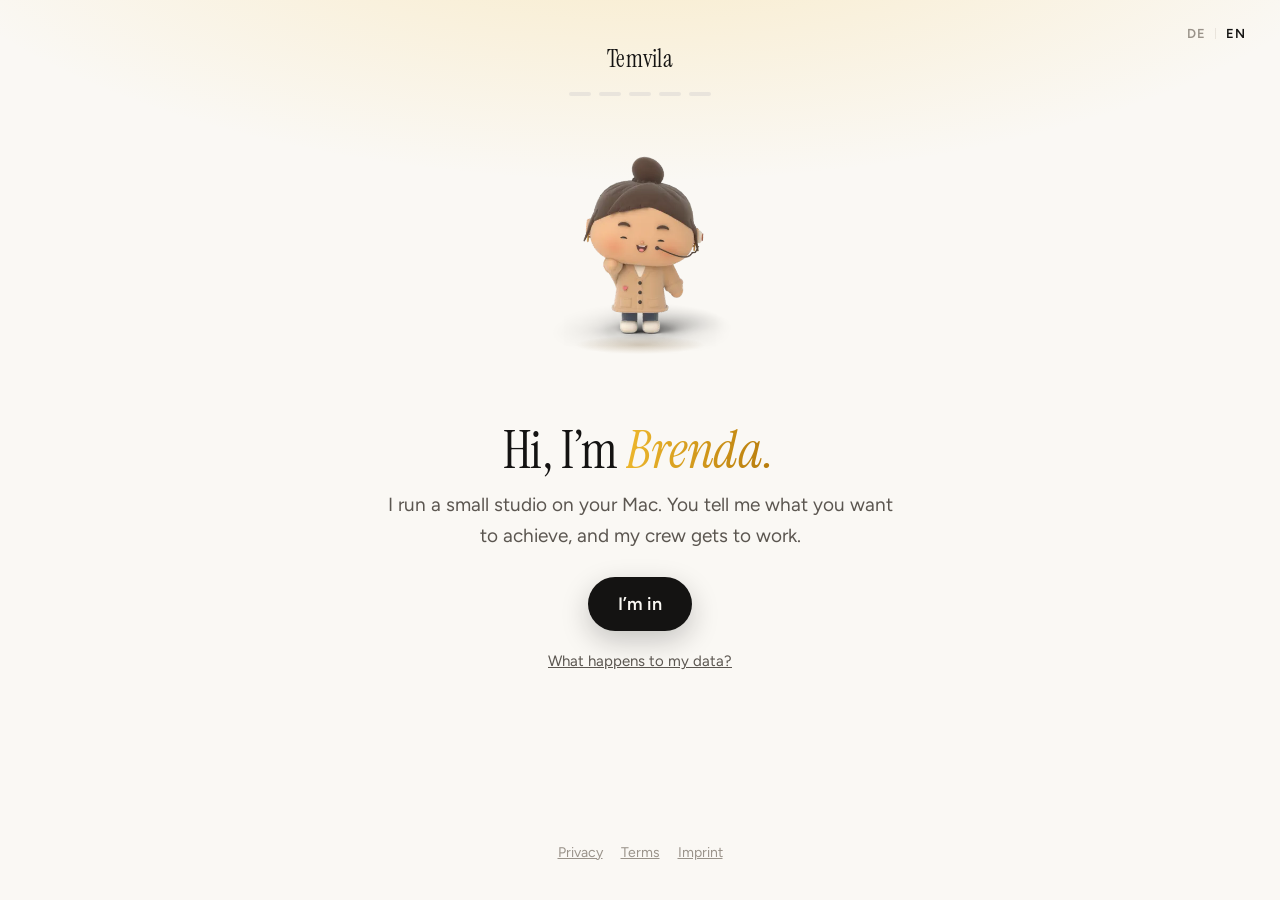
==== index.html @ d780ec5a "Beta page: mail only, a calm line while the form loads, readable thank-you, two setup steps, about 2" ====
<!doctype html>
<html lang="de">
<head>
<meta charset="utf-8">
<meta name="viewport" content="width=device-width, initial-scale=1">
<meta name="robots" content="noindex, nofollow">
<title>Brenda · Temvila</title>
<meta name="description" content="Eine Einladung zu Temvila.">
<link rel="icon" href="brenda.png">
<link rel="preload" as="image" href="a/brenda-wave.webp">
<link rel="stylesheet" href="style.css">
</head>
<body class="flow-page">
<main class="stage">
  <p class="mark">Temvila</p>
  <div class="langs" role="group" aria-label="Sprache / Language"><button data-lang="de">DE</button><button data-lang="en">EN</button></div>
  <div class="dots" aria-hidden="true"><i></i><i></i><i></i><i></i><i></i></div>

  <div class="brenda" aria-hidden="true">
    <img id="brenda" src="a/brenda-idle.webp" alt="" width="380" height="470">
    <div class="floor"></div>
  </div>

  <!-- 1 · Brenda stellt sich vor -->
  <section class="scene" data-step="1" data-clip="wave">
    <h1 data-i18n="hi_h">Hallo, ich bin <span class="glow">Brenda.</span></h1>
    <p class="lead" data-i18n="hi_p">Ich leite ein kleines Studio auf deinem Mac. Du sagst mir, was du erreichen willst, und meine Crew macht sich an die Arbeit.</p>
    <button class="btn" data-go="2" data-i18n="hi_b">Ich bin dabei</button>
    <p class="small" data-i18n="hi_l"><a href="datenschutz.html">Was passiert mit meinen Daten?</a></p>
  </section>

  <!-- 2 · Anmelden -->
  <section class="scene" data-step="2" data-clip="idle" hidden>
    <h1 data-i18n="su_h">Wohin darf ich deinen <span class="glow">Code</span> schicken?</h1>
    <p class="lead" data-i18n="su_p">Trag die Mail-Adresse ein, mit der du eingeladen wurdest. Dein persönlicher Code kommt dann von selbst, meist in wenigen Minuten.</p>
    <div class="signup card">
      <p class="hint tally-wait" id="tally-wait" role="status" data-i18n="su_wait">Einen Moment, das Formular lädt …</p>
      <iframe id="tally" title="Anmeldung" data-src="https://tally.so/embed/xVJJr5?alignLeft=1&amp;hideTitle=1&amp;transparentBackground=1&amp;dynamicHeight=1" width="100%" height="460" frameborder="0"></iframe>
    </div>
    <p class="small" data-i18n="su_l"><button class="link" data-go="3">Ich habe meinen Code schon</button></p>
  </section>

  <!-- 3 · Der persönliche Code aus der Mail öffnet den Download -->
  <section class="scene" data-step="3" data-clip="idle" hidden>
    <h1 data-i18n="cd_h">Schau in dein <span class="glow">Postfach.</span></h1>
    <p class="lead" data-i18n="cd_p">Hast du dich mit der Adresse angemeldet, mit der du eingeladen wurdest, kommt dein persönlicher Code meist in ein paar Minuten. Tipp in der Mail auf den Link oder füg den Code hier ein. Kommt nichts, schreib uns an <a class="addr" href="mailto:feedback@temvila.com">feedback@temvila.com</a>.</p>
    <form id="code-form" class="gate" autocomplete="off">
      <input id="code" type="text" inputmode="text" autocapitalize="none" spellcheck="false" required>
      <button class="btn" type="submit" data-i18n="cd_b">Weiter</button>
    </form>
    <p class="hint" id="code-hint" role="status"></p>
  </section>

  <!-- 4 · Laden -->
  <section class="scene" data-step="4" data-clip="cheer" hidden>
    <h1><span id="hi">Wie schön!</span> <span class="glow" data-i18n="dl_h">Hol dir das Studio.</span></h1>
    <p class="lead" data-i18n="dl_p">Dein Code passt. Jetzt kannst du mich laden.</p>
    <a id="dl" class="btn big" href="https://github.com/bendermartin-bit/brenda/releases/latest/download/Temvila.dmg" download>
      <svg viewBox="0 0 24 24" fill="none" stroke="currentColor" stroke-width="2" stroke-linecap="round" stroke-linejoin="round" aria-hidden="true"><path d="M12 4v11"/><path d="m7 10 5 5 5-5"/><path d="M5 20h14"/></svg>
      Für Mac laden
    </a>
    <p class="meta" data-i18n="dl_m">macOS 12 oder neuer · etwa 260 MB · <a id="intel" href="https://github.com/bendermartin-bit/brenda/releases/latest/download/Temvila-Intel.dmg" download>Älterer Mac mit Intel-Chip?</a></p>
    <div class="card phone-note">
      <p data-i18n="dl_phone"><b>Du bist gerade am Handy.</b> Ich wohne auf dem Mac. Öffne den Link aus deiner Mail einfach noch einmal dort.</p>
    </div>
  </section>

  <!-- 5 · Einrichten, ein Schritt nach dem anderen -->
  <section class="scene" data-step="5" data-clip="idle" hidden>
    <p class="eyebrow" id="sub-count">Schritt 1 von 2</p>
    <div class="subs">
      <div class="sub" data-sub="0">
        <h1 data-i18n="s1_h">Ins Programme&#8209;Fach legen.</h1>
        <p class="lead" data-i18n="s1_p">Öffne „Temvila.dmg“ aus deinen Downloads und zieh Temvila in den Ordner „Programme“. Darin wohne ich. Fragt dein Mac beim ersten Start nach, sag einfach <b>„Öffnen“</b> und <b>„Erlauben“</b>.</p>
        <div class="pic"><span class="tile">T</span><span class="arrow">→</span><span class="folder" data-i18n="s1_f">Programme</span></div>
      </div>
      <div class="sub" data-sub="1" hidden>
        <h1 data-i18n="s3_h">KI verbinden, Code einlösen.</h1>
        <p class="lead" data-i18n="s3_p">Tipp auf <b>„Brenda lädt dich ein“</b> und füg den KI-Schlüssel aus deiner Mail ein: etwa 22 € zum Ausprobieren, geschenkt. Hast du schon Claude oder ChatGPT, geht auch „Mit deiner eigenen KI“. Den Code fügst du unter <b>Einstellungen › Dein Studio &amp; Geld</b> ein. Fertig.</p>
      </div>
    </div>
    <div class="row">
      <button class="btn ghost" id="sub-back" data-i18n="back">Zurück</button>
      <button class="btn" id="sub-next">Weiter</button>
    </div>
  </section>

  <!-- 6 · Los geht's -->
  <section class="scene" data-step="6" data-clip="wink" hidden>
    <h1 data-i18n="end_h">Wir sehen uns <span class="glow">im Studio.</span></h1>
    <p class="lead" data-i18n="end_p">Sag mir einfach, was du vorhast. Ich frage dich zwischendurch kurz, wie es läuft: nach deinem ersten Ergebnis, nach einer Woche und nach zwei Wochen. Zwei Minuten, versprochen.</p>
    <div class="card feedback">
      <p data-i18n="fb_h"><b>Deine Meinung macht mich besser.</b></p>
      <p data-i18n="fb_p">Fällt dir etwas auf, ob schön oder hakelig: Im Studio unter Einstellungen › Rückmeldung. Und wenn gar nichts geht: <a class="addr" href="mailto:feedback@temvila.com">feedback@temvila.com</a></p>
    </div>
    <p class="small" data-i18n="again"><button class="link" data-go="4">Noch einmal laden</button></p>
  </section>

  <footer>
    <nav aria-label="Rechtliches" data-i18n="legal"><a href="datenschutz.html">Datenschutz</a><a href="nutzungsbedingungen.html">Nutzungsbedingungen</a><a href="impressum.html">Impressum</a></nav>
  </footer>
</main>

<script>
(() => {
  // The open beta (25.11.2026): no shared word any more. People leave only their mail (the name is asked in the app); Martin
  // noted that address beforehand, so his Mac mails the personal invitation code within minutes, and the app checks it
  // (Studio Pro for a few weeks, then Studio Light).
  const KEY = 'brenda-einladung';
  const $ = (s, el = document) => el.querySelector(s);
  const scenes = [...document.querySelectorAll('.scene')];
  const dots = [...document.querySelectorAll('.dots i')];
  const img = $('#brenda');
  const store = {
    get() { try { return JSON.parse(sessionStorage.getItem(KEY) || 'null'); } catch { return null; } },
    set(v) { try { sessionStorage.setItem(KEY, JSON.stringify(v)); } catch {} },
  };
  let step = 0, sub = 0;
  // Language: German or English, from the viewer's choice (kept on this device) or the browser; German is the default.
  const EN = {"hi_h": "Hi, I’m <span class=\"glow\">Brenda.</span>", "hi_p": "I run a small studio on your Mac. You tell me what you want to achieve, and my crew gets to work.", "hi_b": "I’m in", "hi_l": "<a href=\"privacy.html\">What happens to my data?</a>", "su_h": "Where may I send your <span class=\"glow\">code</span>?", "su_p": "Enter the mail address you were invited with. Your personal code then comes by itself, usually within a few minutes.", "cd_h": "Have a look in your <span class=\"glow\">inbox.</span>", "cd_p": "If you signed up with the address you were invited with, your personal code usually comes within a few minutes. Tap the link in the mail or paste the code here. Nothing came? Write to <a class=\"addr\" href=\"mailto:feedback@temvila.com\">feedback@temvila.com</a>.", "su_wait": "One moment, the form is loading …", "cd_b": "Continue", "su_l": "<button class=\"link\" data-go=\"3\">I already have my code</button>", "dl_h": "Get the studio.", "dl_p": "Your code fits. Now you can download me.", "dl_m": "macOS 12 or later · about 260 MB · <a id=\"intel\" href=\"https://github.com/bendermartin-bit/brenda/releases/latest/download/Temvila-Intel.dmg\" download>Older Mac with an Intel chip?</a>", "dl_phone": "<b>You’re on your phone right now.</b> I live on the Mac. The link comes again by mail with your code, just open the link from your mail there.", "s1_h": "Into Applications.", "s1_p": "Open “Temvila.dmg” from your Downloads and drag Temvila into the “Applications” folder. That’s where I live. If your Mac asks on the first start, just say <b>“Open”</b> and <b>“Allow”</b>.", "s1_f": "Applications", "s3_h": "Connect AI, add code.", "s3_p": "Tap <b>“Brenda invites you”</b> and paste the AI key from your mail: $25 to try it out, on us. Already have Claude or ChatGPT? “With your own AI” works too. Paste the code under <b>Settings › Your studio &amp; money</b>. Done.", "back": "Back", "end_h": "See you <span class=\"glow\">in the studio.</span>", "end_p": "Just tell me what you have in mind. Now and then I’ll ask how it’s going: after your first result, after one week and after two weeks. Two minutes, promised.", "fb_h": "<b>Your opinion makes me better.</b>", "fb_p": "Notice something, nice or clunky? In the studio under Settings › Feedback. And if nothing works at all: <a class=\"addr\" href=\"mailto:feedback@temvila.com\">feedback@temvila.com</a>", "again": "<button class=\"link\" data-go=\"4\">Download again</button>", "legal": "<a href=\"privacy.html\">Privacy</a><a href=\"terms.html\">Terms</a><a href=\"imprint.html\">Imprint</a>"};
  const DE = {};
  document.querySelectorAll('[data-i18n]').forEach(el => { DE[el.dataset.i18n] = el.innerHTML; });
  const TXT = {
    de: { code: 'Dein Code aus der Mail', wrong: 'Dieser Code passt nicht. Kopier ihn am besten noch einmal ganz aus deiner Mail.', late: 'Dieser Code konnte nur bis zu einem bestimmten Tag eingelöst werden. Schreib uns an feedback@temvila.com, dann bekommst du einen neuen.', step: (i) => `Schritt ${i} von 2`, done: 'Weiter', finish: 'Fertig', hi: 'Wie schön!', signup: 'Anmeldung' },
    en: { code: 'Your code from the mail', wrong: "This code doesn't work. Try copying it again from your mail, all of it.", late: 'This code could only be redeemed until a certain day. Write to feedback@temvila.com and you will get a new one.', step: (i) => `Step ${i} of 2`, done: 'Next', finish: 'Finish', hi: 'Wonderful!', signup: 'Sign-up' },
  };
  let lang = 'de';
  try { lang = localStorage.getItem('temvila-lang') || ((navigator.language || 'de').toLowerCase().startsWith('de') ? 'de' : 'en'); } catch { lang = (navigator.language || 'de').toLowerCase().startsWith('de') ? 'de' : 'en'; }
  function applyLang(l) {
    lang = l === 'en' ? 'en' : 'de';
    try { localStorage.setItem('temvila-lang', lang); } catch {}
    document.documentElement.lang = lang;
    const src = lang === 'en' ? EN : DE;
    document.querySelectorAll('[data-i18n]').forEach(el => { if (src[el.dataset.i18n] != null) el.innerHTML = src[el.dataset.i18n]; });
    document.querySelectorAll('[data-lang]').forEach(b => b.setAttribute('aria-pressed', String(b.dataset.lang === lang)));
    const c = $('#code'); c.placeholder = TXT[lang].code; c.setAttribute('aria-label', TXT[lang].code);
    if ($('#code-hint').dataset.why) $('#code-hint').textContent = TXT[lang][$('#code-hint').dataset.why];
    $('#hi').textContent = TXT[lang].hi;
    $('#tally').title = TXT[lang].signup;
    bindGo();
    if (step === 5) showSub(sub);
  }
  document.querySelectorAll('[data-lang]').forEach(b => b.addEventListener('click', () => applyLang(b.dataset.lang)));


  function clip(name) {
    const src = `a/brenda-${name}.webp`;
    if (img.getAttribute('src') === src) return;
    img.classList.remove('pop'); void img.offsetWidth;
    img.src = src; img.classList.add('pop');
  }
  function show(n) {
    if (n < 1) n = 1;
    if (n > 3 && !(store.get() || {}).code) n = 3; // the download opens only with a personal code
    step = n;
    scenes.forEach(s => {
      const on = +s.dataset.step === n;
      s.hidden = !on;
      s.classList.toggle('in', on);
    });
    dots.forEach((d, i) => d.classList.toggle('on', i < n - 1));
    document.body.dataset.step = n;
    const scene = scenes.find(s => +s.dataset.step === n);
    clip(scene.dataset.clip);
    if (n === 2) { const f = $('#tally'); if (!f.src) { f.src = f.dataset.src; setTimeout(waitLate, 15000); } }
    if (n === 5) showSub(0);
    store.set({ ...(store.get() || {}), step: n });
    const h = scene.querySelector('h1'); if (h && n > 1) { h.setAttribute('tabindex', '-1'); h.focus({ preventScroll: true }); }
    window.scrollTo({ top: 0, behavior: 'smooth' });
  }
  function showSub(i) {
    sub = i;
    document.querySelectorAll('.sub').forEach(s => { s.hidden = +s.dataset.sub !== i; s.classList.toggle('in', +s.dataset.sub === i); });
    $('#sub-count').textContent = TXT[lang].step(i + 1);
    $('#sub-back').hidden = i === 0;
    $('#sub-next').textContent = i === 1 ? TXT[lang].finish : TXT[lang].done;
  }

  // The personal code (signed on Martin's Mac, Ed25519): the page checks the signature with the public key below and the last
  // day to redeem, then opens the download. The app checks the same code again (Studio Pro). The DMG itself stays on GitHub's
  // public releases: this keeps the page's flow personal, the real licence is the app's check.
  const KEYS = ['5ds2tMIjyV6ULfsfYy5PHBBuMa6UWCZsTlV+I2IxLsc=']; // raw Ed25519 public keys, base64 — the same as in the app's studio-default/einladung.json
  const b64u = (t) => Uint8Array.from(atob(t.replace(/-/g, '+').replace(/_/g, '/') + '==='.slice((t.length + 3) % 4)), (c) => c.charCodeAt(0));
  const today = () => { const d = new Date(); return `${d.getFullYear()}-${String(d.getMonth() + 1).padStart(2, '0')}-${String(d.getDate()).padStart(2, '0')}`; };
  async function checkCode(raw) {
    const code = String(raw || '').replace(/[\s"'„“”‚‘’<>]/g, '');
    const m = /^TV1-([A-Za-z0-9_-]{20,400})\.([A-Za-z0-9_-]{86})$/.exec(code);
    if (!m || !KEYS.length) return 'wrong';
    let body, sig, p;
    try { body = b64u(m[1]); sig = b64u(m[2]); p = JSON.parse(new TextDecoder().decode(body)); } catch { return 'wrong'; }
    let signed = false;
    for (const k of KEYS) {
      try { const key = await crypto.subtle.importKey('raw', b64u(k), { name: 'Ed25519' }, false, ['verify']); if (await crypto.subtle.verify({ name: 'Ed25519' }, key, sig, body)) signed = true; }
      catch { signed = signed || 'unknown'; } // an older browser without Ed25519: the app checks it anyway
    }
    if (!signed) return 'wrong';
    if (!p || typeof p.b !== 'string' || !/^\d{4}-\d{2}-\d{2}$/.test(p.b)) return 'wrong';
    return today() > p.b ? 'late' : null;
  }
  function hint(why) {
    const h = $('#code-hint'); h.dataset.why = why || ''; h.textContent = why ? TXT[lang][why] : '';
    if (why) { $('#code-form').classList.remove('shake'); void $('#code-form').offsetWidth; $('#code-form').classList.add('shake'); }
  }
  $('#code-form').addEventListener('submit', async (e) => {
    e.preventDefault();
    const why = await checkCode($('#code').value);
    if (why) { hint(why); return; }
    hint(null); store.set({ ...(store.get() || {}), code: true }); show(4);
  });
  function bindGo() { document.querySelectorAll('[data-go]').forEach(b => { if (!b.dataset.bound) { b.dataset.bound = '1'; b.addEventListener('click', () => show(+b.dataset.go)); } }); }
  $('#dl').addEventListener('click', () => setTimeout(() => show(5), 900));
  // the Intel app: its link comes and goes with the language, so the click is caught on the line
  document.querySelector('[data-step="4"] .meta').addEventListener('click', (e) => { if (e.target.closest('#intel')) setTimeout(() => show(5), 900); });
  // Chrome and Edge say which chip the Mac has: an Intel Mac gets its own app on the big button
  navigator.userAgentData?.getHighEntropyValues?.(['architecture']).then((v) => {
    if (v.architecture === 'x86') $('#dl').href = 'https://github.com/bendermartin-bit/brenda/releases/latest/download/Temvila-Intel.dmg';
  }).catch(() => {});
  $('#sub-back').addEventListener('click', () => showSub(Math.max(0, sub - 1)));
  $('#sub-next').addEventListener('click', () => sub < 1 ? showSub(sub + 1) : show(6));

  // Tally's messages (JSON strings with an event name): the form's height (dynamicHeight) and the sign-up sent. Its thank-you
  // stays readable for a while before Brenda goes on to "look in your inbox" (Anja's test: 1.2 s was too short).
  // until the form speaks, a calm line instead of an empty card; no word from it in 15 s: where to write instead (Matti 25.11.)
  let sent = false, heard = false;
  const WAIT = { de: { late: 'Das Formular lädt gerade nicht. Schreib uns an feedback@temvila.com, dann schicken wir dir deinen Code.' }, en: { late: "The form isn't loading right now. Write to feedback@temvila.com and we'll send you your code." } };
  const waitLate = () => { if (!heard) { $('#tally-wait').textContent = WAIT[lang].late; $('#tally-wait').classList.add('late'); $('#tally').height = 0; } }; // no empty box; a late form still grows by its own size message
  window.addEventListener('message', e => {
    if (e.origin !== 'https://tally.so' || typeof e.data !== 'string' || !e.data.includes('Tally.')) return;
    let d; try { d = JSON.parse(e.data); } catch { return; }
    if (!heard) { heard = true; $('#tally-wait').hidden = true; }
    const h = d && d.payload && +d.payload.height;
    if (h > 100 && h < 3000) $('#tally').height = Math.ceil(h) + 8;
    if (d && d.event === 'Tally.FormSubmitted' && !sent) { sent = true; setTimeout(() => { if (step === 2) show(3); }, 5000); }
  });

  if (/iPhone|iPad|iPod|Android/i.test(navigator.userAgent) && !/Macintosh/.test(navigator.userAgent)) document.body.classList.add('phone');
  applyLang(lang);
  const saved = store.get();
  // the link in the invitation mail carries the code after "#code=" (never sent to the server: it is the address's fragment)
  const fromLink = /^#code=([A-Za-z0-9_.\-]{20,600})$/.exec(location.hash);
  if (fromLink) {
    history.replaceState(null, '', location.pathname);
    $('#code').value = fromLink[1];
    checkCode(fromLink[1]).then((why) => { if (!why) { store.set({ ...(store.get() || {}), code: true }); show(4); } else { show(3); hint(why); } });
  } else show(saved ? Math.min(saved.step || 1, 6) : 1);
})();
</script>
</body>
</html>
---- style.css ----
/* Brenda Studio test page — the pitch's look: Instrument Serif for headings, Figtree for text, paper + ink, sun gradient,
   violet as the second colour. Fonts are served from this page itself (no request to Google). */
@font-face { font-family: "Instrument Serif"; src: url("fonts/instrument-serif-latin-400-normal.woff2") format("woff2"); font-weight: 400; font-style: normal; font-display: swap; }
@font-face { font-family: "Instrument Serif"; src: url("fonts/instrument-serif-latin-400-italic.woff2") format("woff2"); font-weight: 400; font-style: italic; font-display: swap; }
@font-face { font-family: "Figtree"; src: url("fonts/figtree-latin-wght-normal.woff2") format("woff2"); font-weight: 300 900; font-style: normal; font-display: swap; }

:root {
  --paper: #faf8f4; --card: #ffffff; --ink: #141312; --soft: #5b5650; --faint: #9a938a; --rule: #e9e4dc;
  --sun-a: #efb92e; --sun-b: #b4780a; --hot: #d99a12; --vio: #6b45b0; --vio-soft: #efe9fb;
  --serif: "Instrument Serif", Georgia, "Times New Roman", serif;
  --sans: "Figtree", -apple-system, BlinkMacSystemFont, "Helvetica Neue", Arial, sans-serif;
}
@media (prefers-color-scheme: dark) {
  :root { --paper: #131211; --card: #1d1b19; --ink: #f4efe7; --soft: #c9c3ba; --faint: #8c857b; --rule: #312d29; --vio-soft: #2a2140; }
}
* { box-sizing: border-box; }
html { -webkit-text-size-adjust: 100%; }
body {
  margin: 0; background: var(--paper); color: var(--ink); font: 17px/1.6 var(--sans);
  background-image: radial-gradient(1100px 460px at 50% -140px, rgba(242, 190, 56, .28) 0%, rgba(242, 190, 56, 0) 70%);
  background-repeat: no-repeat;
}
main { max-width: 720px; margin: 0 auto; padding: 52px 20px 36px; }
a { color: inherit; }
.mark { font-family: var(--serif); font-size: 24px; text-align: center; margin: 0 0 26px; letter-spacing: .01em; }
.mark a { text-decoration: none; }
h1, h2, h3 { font-family: var(--serif); font-weight: 400; letter-spacing: -.005em; }
h1 { font-size: clamp(40px, 8vw, 60px); line-height: 1.04; margin: 24px 0 14px; }
h2 { font-size: 32px; line-height: 1.15; margin: 0 0 14px; }
h3 { font-size: 23px; margin: 26px 0 6px; }
.glow { font-style: italic; background: linear-gradient(100deg, var(--sun-a), var(--sun-b)); -webkit-background-clip: text; background-clip: text; color: transparent; padding-right: .06em; }
.lead { color: var(--soft); font-size: 19px; max-width: 520px; margin: 0 auto; }
.hero { text-align: center; }
.hero img { width: 144px; height: 144px; border-radius: 50%; background: #e9d7c0; box-shadow: 0 14px 40px rgba(120, 80, 20, .18); }
.get { margin: 32px 0 10px; }
.badge { display: inline-block; font-size: 12px; font-weight: 600; letter-spacing: .06em; text-transform: uppercase; color: var(--vio); background: var(--vio-soft); padding: 3px 11px; border-radius: 999px; margin-bottom: 14px; }
.btn { display: inline-flex; align-items: center; gap: 10px; text-decoration: none; background: var(--ink); color: var(--paper); font-weight: 600; font-size: 18px; padding: 16px 30px; border-radius: 999px; box-shadow: 0 10px 28px rgba(20, 19, 18, .22); transition: transform .15s ease, box-shadow .15s ease; }
.btn:hover { transform: translateY(-1px); box-shadow: 0 14px 32px rgba(20, 19, 18, .26); }
.btn:focus-visible, a:focus-visible { outline: 3px solid var(--hot); outline-offset: 3px; border-radius: 8px; }
.btn svg { width: 20px; height: 20px; }
.meta { color: var(--faint); font-size: 14px; margin: 0; }
section { margin-top: 56px; }
.steps { list-style: none; padding: 0; margin: 0; display: grid; gap: 12px; counter-reset: s; }
.steps li { background: var(--card); border: 1px solid var(--rule); border-radius: 18px; padding: 18px 20px 18px 64px; position: relative; }
.steps li::before { counter-increment: s; content: counter(s); position: absolute; left: 18px; top: 18px; width: 30px; height: 30px; border-radius: 50%; display: grid; place-items: center; background: linear-gradient(135deg, var(--sun-a), var(--sun-b)); color: #fff; font-weight: 700; font-size: 15px; }
.steps b { display: block; margin-bottom: 2px; }
.steps p { margin: 0; color: var(--soft); }
.card { background: var(--card); border: 1px solid var(--rule); border-radius: 18px; padding: 20px 22px; }
.card p { margin: 0; }
.card p + p { margin-top: 10px; }
.soft { color: var(--soft); }
.flow { display: grid; gap: 10px; margin-top: 18px; }
.flow .row { display: grid; grid-template-columns: 112px 1fr; gap: 14px; align-items: start; }
.flow .who { font-size: 13px; font-weight: 600; color: var(--soft); padding-top: 11px; }
.flow .msg { background: var(--paper); border: 1px solid var(--rule); border-radius: 14px; padding: 10px 14px; font-size: 15px; }
.flow .row.ai .msg { border-color: var(--vio); border-style: dashed; }
.chip { font-family: ui-monospace, Menlo, monospace; font-size: 13px; background: var(--vio-soft); color: var(--vio); padding: 1px 6px; border-radius: 6px; white-space: nowrap; }
.real { background: rgba(239, 185, 46, .22); padding: 1px 4px; border-radius: 5px; white-space: nowrap; }
ul.plain { margin: 12px 0 0; padding-left: 20px; }
ul.plain li { margin: 4px 0; }
.feedback { background: linear-gradient(135deg, #2c1b52, #4a2f86); color: #f4efe7; border: 0; }
.feedback h2 { color: #fff; }
.feedback .soft { color: #d8cdee; }
.feedback b { color: #fff; }
footer { margin-top: 60px; padding-top: 22px; border-top: 1px solid var(--rule); color: var(--faint); font-size: 14px; }
footer p { margin: 0 0 8px; }
footer nav { display: flex; gap: 18px; flex-wrap: wrap; }
.doc h1 { font-size: clamp(36px, 7vw, 48px); margin-top: 8px; }
.doc p, .doc li { color: var(--ink); }
.doc .note { color: var(--soft); font-size: 15px; }
.back { font-size: 15px; color: var(--soft); text-decoration: none; }
@media (max-width: 480px) {
  main { padding-top: 34px; }
  .btn { width: 100%; justify-content: center; }
  .flow .row { grid-template-columns: 1fr; gap: 4px; }
  .flow .who { padding-top: 0; }
}

/* Guided invitation flow (index.html): one scene at a time, Brenda on top. */
.flow-page main.stage { max-width: 560px; text-align: center; padding-top: 40px; min-height: 100vh; display: flex; flex-direction: column; }
.stage .mark { margin-bottom: 14px; }
.dots { display: flex; justify-content: center; gap: 8px; height: 6px; margin-bottom: 4px; }
.dots i { width: 22px; height: 4px; border-radius: 4px; background: var(--rule); transition: background .5s ease; }
.dots i.on { background: linear-gradient(90deg, var(--sun-a), var(--sun-b)); }
body[data-step="0"] .dots { visibility: hidden; }
.brenda { position: relative; height: 250px; margin: 6px auto 0; width: 220px; }
.brenda img { position: relative; z-index: 1; height: 250px; width: auto; display: block; margin: 0 auto; transform-origin: 50% 100%; }
.brenda .floor { position: absolute; left: 50%; bottom: 4px; width: 130px; height: 18px; transform: translateX(-50%); border-radius: 50%; background: radial-gradient(closest-side, rgba(120, 80, 20, .22), rgba(120, 80, 20, 0)); }
.brenda img.pop { animation: pop .55s cubic-bezier(.2, 1.4, .4, 1); }
@keyframes pop { 0% { transform: scale(.94) translateY(6px); } 100% { transform: none; } }
.scene { animation: rise .6s cubic-bezier(.2, .8, .2, 1) both; }
.scene h1 { font-size: clamp(36px, 7.5vw, 52px); margin: 10px 0 12px; }
.scene h1:focus { outline: none; }
.scene .lead { margin: 0 auto 26px; }
@keyframes rise { from { opacity: 0; transform: translateY(14px); } to { opacity: 1; transform: none; } }
.sub.in { animation: rise .5s cubic-bezier(.2, .8, .2, 1) both; }
.btn { border: 0; cursor: pointer; font-family: var(--sans); }
.btn.big { font-size: 19px; padding: 18px 34px; }
.btn.ghost { background: transparent; color: var(--ink); box-shadow: none; border: 1px solid var(--rule); }
.gate { display: flex; gap: 10px; justify-content: center; flex-wrap: wrap; }
.gate input { font: 17px var(--sans); color: var(--ink); background: var(--card); border: 1px solid var(--rule); border-radius: 999px; padding: 15px 22px; width: min(280px, 100%); text-align: center; }
.gate input:focus { outline: 3px solid var(--hot); outline-offset: 2px; }
.gate.shake { animation: shake .4s ease; }
@keyframes shake { 20%, 60% { transform: translateX(-7px); } 40%, 80% { transform: translateX(7px); } }
.hint { min-height: 1.6em; color: var(--soft); font-size: 15px; margin: 12px 0 0; }
.small { font-size: 15px; color: var(--soft); margin: 18px 0 0; }
.small a, .link { color: var(--soft); }
.link { background: none; border: 0; padding: 0; font: inherit; text-decoration: underline; cursor: pointer; }
.signup { padding: 10px 14px; text-align: left; }
.signup iframe { display: block; border: 0; }
.tally-wait { margin: 6px 0 0; text-align: center; }
.tally-wait.late { color: var(--ink, inherit); }
.eyebrow { font-size: 13px; font-weight: 600; letter-spacing: .08em; text-transform: uppercase; color: var(--vio); margin: 8px 0 0; }
.pic { display: flex; align-items: center; justify-content: center; gap: 18px; margin: -6px 0 26px; }
.pic .tile { width: 58px; height: 58px; border-radius: 15px; display: grid; place-items: center; font: 30px var(--serif); color: #fff; background: linear-gradient(135deg, var(--sun-a), var(--sun-b)); box-shadow: 0 8px 20px rgba(120, 80, 20, .25); animation: slide 2.4s ease-in-out infinite; }
.pic .arrow { color: var(--faint); font-size: 22px; }
.pic .folder { padding: 16px 18px; border-radius: 14px; border: 1px dashed var(--rule); color: var(--soft); font-size: 14px; background: var(--card); }
@keyframes slide { 0%, 20% { transform: none; } 60%, 80% { transform: translateX(14px); opacity: .6; } 100% { transform: none; } }
.row { display: flex; justify-content: center; gap: 12px; }
.stage .feedback { text-align: left; margin: 0 0 4px; }
.stage .feedback .addr { color: #fff; font-weight: 600; }
.stage footer { margin-top: auto; padding-top: 18px; text-align: center; border-top: 0; }
.stage footer nav { justify-content: center; }
@media (max-width: 480px) {
  .brenda, .brenda img { height: 200px; }
  .row .btn { width: auto; flex: 1; }
  .gate .btn { width: 100%; }
}
@media (prefers-reduced-motion: reduce) {
  .scene, .sub.in, .brenda img.pop, .pic .tile, .gate.shake { animation: none; }
}
.phone-note { display: none; text-align: left; margin-top: 18px; }
body.phone #dl, body.phone [data-step="3"] .meta { display: none; }
body.phone .phone-note { display: block; }
body.phone [data-step="3"] .lead { display: none; }
[hidden] { display: none !important; }
/* language switch: plain words at the top right of the window */
.langs { position: fixed; top: 22px; right: 28px; display: flex; align-items: center; gap: 4px; z-index: 5; }
.langs button, .langs a { font: 600 13px var(--sans); letter-spacing: .06em; color: var(--faint); background: none; border: 0; padding: 4px 6px; cursor: pointer; text-decoration: none; transition: color .2s ease; }
.langs button:hover, .langs a:hover { color: var(--soft); }
.langs [aria-pressed="true"], .langs .on { color: var(--ink); }
.langs > * + *::before { content: ""; display: inline-block; width: 1px; height: 11px; background: var(--rule); margin: 0 10px 0 -6px; vertical-align: -1px; }
@media (max-width: 480px) { .langs { top: 14px; right: 16px; } }
.meta a { color: var(--soft); }
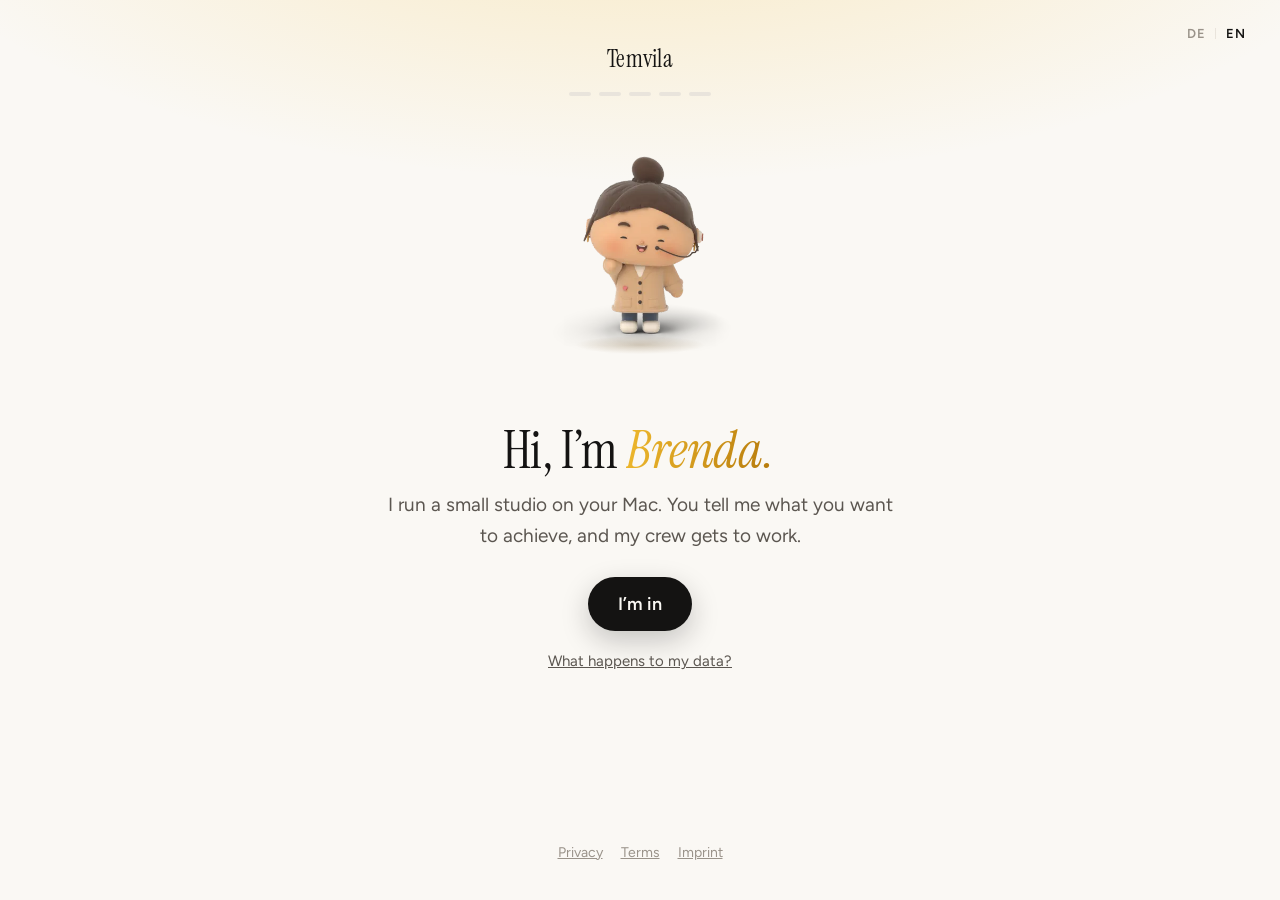
==== commit 7a58e025: "Beta page: our own next step right after sending, never Tally's thank-you page" ====
--- a/index.html
+++ b/index.html
@@ -230,7 +230,7 @@
     if (!heard) { heard = true; $('#tally-wait').hidden = true; }
     const h = d && d.payload && +d.payload.height;
     if (h > 100 && h < 3000) $('#tally').height = Math.ceil(h) + 8;
-    if (d && d.event === 'Tally.FormSubmitted' && !sent) { sent = true; setTimeout(() => { if (step === 2) show(3); }, 5000); }
+    if (d && d.event === 'Tally.FormSubmitted' && !sent) { sent = true; setTimeout(() => { if (step === 2) show(3); }, 300); } // our own next step at once: never Tally's thank-you page
   });
 
   if (/iPhone|iPad|iPod|Android/i.test(navigator.userAgent) && !/Macintosh/.test(navigator.userAgent)) document.body.classList.add('phone');
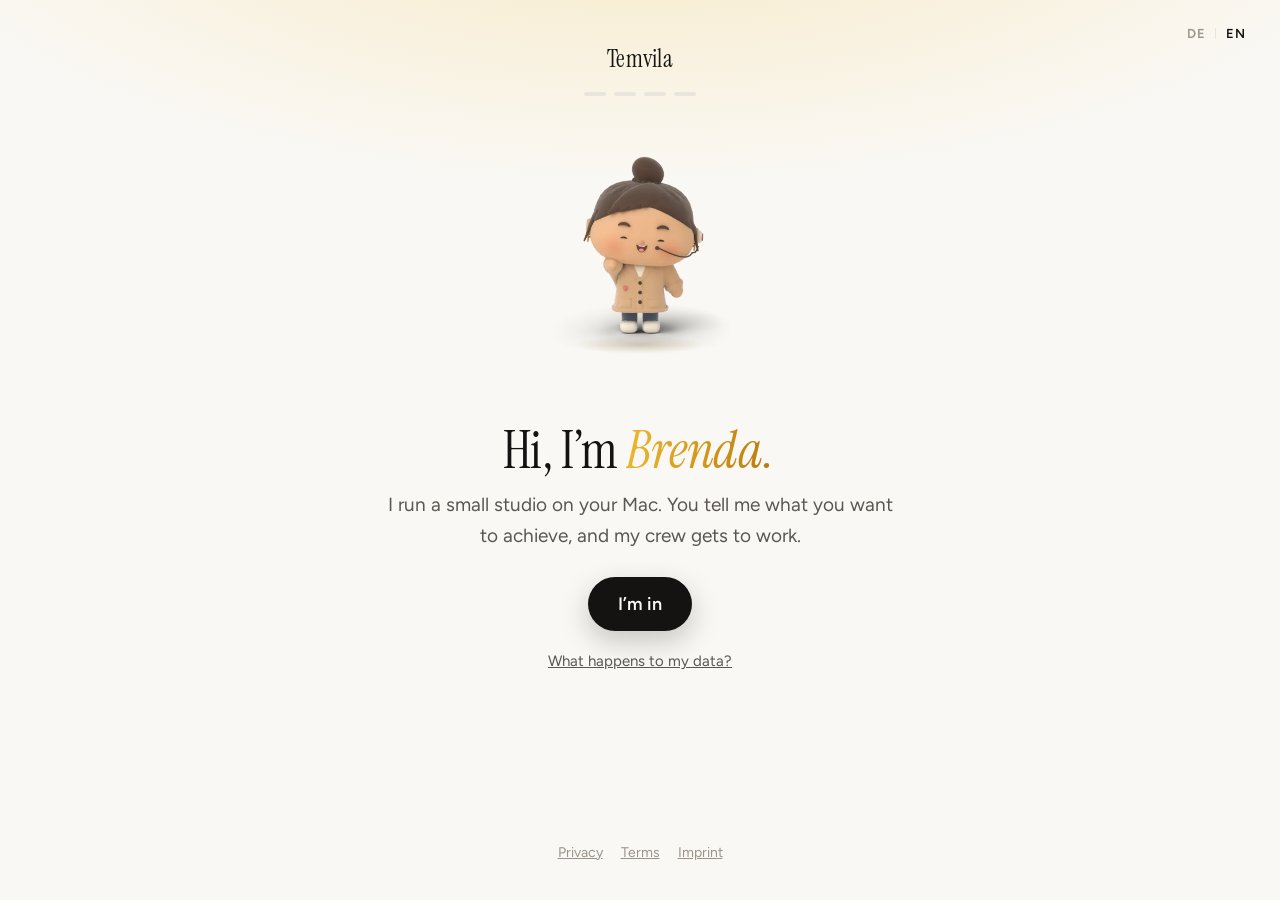
==== commit 7aedf20f: "Beta page: no sign-up form any more; the invitation mail brings the code (Martin 25.11.)" ====
--- a/index.html
+++ b/index.html
@@ -14,7 +14,7 @@
 <main class="stage">
   <p class="mark">Temvila</p>
   <div class="langs" role="group" aria-label="Sprache / Language"><button data-lang="de">DE</button><button data-lang="en">EN</button></div>
-  <div class="dots" aria-hidden="true"><i></i><i></i><i></i><i></i><i></i></div>
+  <div class="dots" aria-hidden="true"><i></i><i></i><i></i><i></i></div>
 
   <div class="brenda" aria-hidden="true">
     <img id="brenda" src="a/brenda-idle.webp" alt="" width="380" height="470">
@@ -25,25 +25,14 @@
   <section class="scene" data-step="1" data-clip="wave">
     <h1 data-i18n="hi_h">Hallo, ich bin <span class="glow">Brenda.</span></h1>
     <p class="lead" data-i18n="hi_p">Ich leite ein kleines Studio auf deinem Mac. Du sagst mir, was du erreichen willst, und meine Crew macht sich an die Arbeit.</p>
-    <button class="btn" data-go="2" data-i18n="hi_b">Ich bin dabei</button>
+    <button class="btn" data-go="3" data-i18n="hi_b">Ich bin dabei</button>
     <p class="small" data-i18n="hi_l"><a href="datenschutz.html">Was passiert mit meinen Daten?</a></p>
   </section>
 
-  <!-- 2 · Anmelden -->
-  <section class="scene" data-step="2" data-clip="idle" hidden>
-    <h1 data-i18n="su_h">Wohin darf ich deinen <span class="glow">Code</span> schicken?</h1>
-    <p class="lead" data-i18n="su_p">Trag die Mail-Adresse ein, mit der du eingeladen wurdest. Dein persönlicher Code kommt dann von selbst, meist in wenigen Minuten.</p>
-    <div class="signup card">
-      <p class="hint tally-wait" id="tally-wait" role="status" data-i18n="su_wait">Einen Moment, das Formular lädt …</p>
-      <iframe id="tally" title="Anmeldung" data-src="https://tally.so/embed/xVJJr5?alignLeft=1&amp;hideTitle=1&amp;transparentBackground=1&amp;dynamicHeight=1" width="100%" height="460" frameborder="0"></iframe>
-    </div>
-    <p class="small" data-i18n="su_l"><button class="link" data-go="3">Ich habe meinen Code schon</button></p>
-  </section>
-
-  <!-- 3 · Der persönliche Code aus der Mail öffnet den Download -->
+  <!-- 3 · Der persönliche Code aus der Einladungsmail öffnet den Download (kein Anmeldeformular mehr: Martin 25.11.) -->
   <section class="scene" data-step="3" data-clip="idle" hidden>
     <h1 data-i18n="cd_h">Schau in dein <span class="glow">Postfach.</span></h1>
-    <p class="lead" data-i18n="cd_p">Hast du dich mit der Adresse angemeldet, mit der du eingeladen wurdest, kommt dein persönlicher Code meist in ein paar Minuten. Tipp in der Mail auf den Link oder füg den Code hier ein. Kommt nichts, schreib uns an <a class="addr" href="mailto:feedback@temvila.com">feedback@temvila.com</a>.</p>
+    <p class="lead" data-i18n="cd_p">Deinen persönlichen Code bekommst du mit deiner Einladung per Mail. Tipp dort auf den Link oder füg den Code hier ein. Noch keine Einladung oder nichts angekommen? Schau auch im Spam-Ordner nach oder schreib uns an <a class="addr" href="mailto:feedback@temvila.com">feedback@temvila.com</a>.</p>
     <form id="code-form" class="gate" autocomplete="off">
       <input id="code" type="text" inputmode="text" autocapitalize="none" spellcheck="false" required>
       <button class="btn" type="submit" data-i18n="cd_b">Weiter</button>
@@ -117,12 +106,12 @@
   };
   let step = 0, sub = 0;
   // Language: German or English, from the viewer's choice (kept on this device) or the browser; German is the default.
-  const EN = {"hi_h": "Hi, I’m <span class=\"glow\">Brenda.</span>", "hi_p": "I run a small studio on your Mac. You tell me what you want to achieve, and my crew gets to work.", "hi_b": "I’m in", "hi_l": "<a href=\"privacy.html\">What happens to my data?</a>", "su_h": "Where may I send your <span class=\"glow\">code</span>?", "su_p": "Enter the mail address you were invited with. Your personal code then comes by itself, usually within a few minutes.", "cd_h": "Have a look in your <span class=\"glow\">inbox.</span>", "cd_p": "If you signed up with the address you were invited with, your personal code usually comes within a few minutes. Tap the link in the mail or paste the code here. Nothing came? Write to <a class=\"addr\" href=\"mailto:feedback@temvila.com\">feedback@temvila.com</a>.", "su_wait": "One moment, the form is loading …", "cd_b": "Continue", "su_l": "<button class=\"link\" data-go=\"3\">I already have my code</button>", "dl_h": "Get the studio.", "dl_p": "Your code fits. Now you can download me.", "dl_m": "macOS 12 or later · about 260 MB · <a id=\"intel\" href=\"https://github.com/bendermartin-bit/brenda/releases/latest/download/Temvila-Intel.dmg\" download>Older Mac with an Intel chip?</a>", "dl_phone": "<b>You’re on your phone right now.</b> I live on the Mac. The link comes again by mail with your code, just open the link from your mail there.", "s1_h": "Into Applications.", "s1_p": "Open “Temvila.dmg” from your Downloads and drag Temvila into the “Applications” folder. That’s where I live. If your Mac asks on the first start, just say <b>“Open”</b> and <b>“Allow”</b>.", "s1_f": "Applications", "s3_h": "Connect AI, add code.", "s3_p": "Tap <b>“Brenda invites you”</b> and paste the AI key from your mail: $25 to try it out, on us. Already have Claude or ChatGPT? “With your own AI” works too. Paste the code under <b>Settings › Your studio &amp; money</b>. Done.", "back": "Back", "end_h": "See you <span class=\"glow\">in the studio.</span>", "end_p": "Just tell me what you have in mind. Now and then I’ll ask how it’s going: after your first result, after one week and after two weeks. Two minutes, promised.", "fb_h": "<b>Your opinion makes me better.</b>", "fb_p": "Notice something, nice or clunky? In the studio under Settings › Feedback. And if nothing works at all: <a class=\"addr\" href=\"mailto:feedback@temvila.com\">feedback@temvila.com</a>", "again": "<button class=\"link\" data-go=\"4\">Download again</button>", "legal": "<a href=\"privacy.html\">Privacy</a><a href=\"terms.html\">Terms</a><a href=\"imprint.html\">Imprint</a>"};
+  const EN = {"hi_h": "Hi, I’m <span class=\"glow\">Brenda.</span>", "hi_p": "I run a small studio on your Mac. You tell me what you want to achieve, and my crew gets to work.", "hi_b": "I’m in", "hi_l": "<a href=\"privacy.html\">What happens to my data?</a>", "cd_h": "Have a look in your <span class=\"glow\">inbox.</span>", "cd_p": "Your personal code comes with your invitation by mail. Tap the link there or paste the code here. No invitation yet, or nothing arrived? Check your spam folder too, or write to <a class=\"addr\" href=\"mailto:feedback@temvila.com\">feedback@temvila.com</a>.", "cd_b": "Continue", "dl_h": "Get the studio.", "dl_p": "Your code fits. Now you can download me.", "dl_m": "macOS 12 or later · about 260 MB · <a id=\"intel\" href=\"https://github.com/bendermartin-bit/brenda/releases/latest/download/Temvila-Intel.dmg\" download>Older Mac with an Intel chip?</a>", "dl_phone": "<b>You’re on your phone right now.</b> I live on the Mac. The link comes again by mail with your code, just open the link from your mail there.", "s1_h": "Into Applications.", "s1_p": "Open “Temvila.dmg” from your Downloads and drag Temvila into the “Applications” folder. That’s where I live. If your Mac asks on the first start, just say <b>“Open”</b> and <b>“Allow”</b>.", "s1_f": "Applications", "s3_h": "Connect AI, add code.", "s3_p": "Tap <b>“Brenda invites you”</b> and paste the AI key from your mail: $25 to try it out, on us. Already have Claude or ChatGPT? “With your own AI” works too. Paste the code under <b>Settings › Your studio &amp; money</b>. Done.", "back": "Back", "end_h": "See you <span class=\"glow\">in the studio.</span>", "end_p": "Just tell me what you have in mind. Now and then I’ll ask how it’s going: after your first result, after one week and after two weeks. Two minutes, promised.", "fb_h": "<b>Your opinion makes me better.</b>", "fb_p": "Notice something, nice or clunky? In the studio under Settings › Feedback. And if nothing works at all: <a class=\"addr\" href=\"mailto:feedback@temvila.com\">feedback@temvila.com</a>", "again": "<button class=\"link\" data-go=\"4\">Download again</button>", "legal": "<a href=\"privacy.html\">Privacy</a><a href=\"terms.html\">Terms</a><a href=\"imprint.html\">Imprint</a>"};
   const DE = {};
   document.querySelectorAll('[data-i18n]').forEach(el => { DE[el.dataset.i18n] = el.innerHTML; });
   const TXT = {
-    de: { code: 'Dein Code aus der Mail', wrong: 'Dieser Code passt nicht. Kopier ihn am besten noch einmal ganz aus deiner Mail.', late: 'Dieser Code konnte nur bis zu einem bestimmten Tag eingelöst werden. Schreib uns an feedback@temvila.com, dann bekommst du einen neuen.', step: (i) => `Schritt ${i} von 2`, done: 'Weiter', finish: 'Fertig', hi: 'Wie schön!', signup: 'Anmeldung' },
-    en: { code: 'Your code from the mail', wrong: "This code doesn't work. Try copying it again from your mail, all of it.", late: 'This code could only be redeemed until a certain day. Write to feedback@temvila.com and you will get a new one.', step: (i) => `Step ${i} of 2`, done: 'Next', finish: 'Finish', hi: 'Wonderful!', signup: 'Sign-up' },
+    de: { code: 'Dein Code aus der Mail', wrong: 'Dieser Code passt nicht. Kopier ihn am besten noch einmal ganz aus deiner Mail.', late: 'Dieser Code konnte nur bis zu einem bestimmten Tag eingelöst werden. Schreib uns an feedback@temvila.com, dann bekommst du einen neuen.', step: (i) => `Schritt ${i} von 2`, done: 'Weiter', finish: 'Fertig', hi: 'Wie schön!' },
+    en: { code: 'Your code from the mail', wrong: "This code doesn't work. Try copying it again from your mail, all of it.", late: 'This code could only be redeemed until a certain day. Write to feedback@temvila.com and you will get a new one.', step: (i) => `Step ${i} of 2`, done: 'Next', finish: 'Finish', hi: 'Wonderful!' },
   };
   let lang = 'de';
   try { lang = localStorage.getItem('temvila-lang') || ((navigator.language || 'de').toLowerCase().startsWith('de') ? 'de' : 'en'); } catch { lang = (navigator.language || 'de').toLowerCase().startsWith('de') ? 'de' : 'en'; }
@@ -136,7 +125,6 @@
     const c = $('#code'); c.placeholder = TXT[lang].code; c.setAttribute('aria-label', TXT[lang].code);
     if ($('#code-hint').dataset.why) $('#code-hint').textContent = TXT[lang][$('#code-hint').dataset.why];
     $('#hi').textContent = TXT[lang].hi;
-    $('#tally').title = TXT[lang].signup;
     bindGo();
     if (step === 5) showSub(sub);
   }
@@ -158,11 +146,11 @@
       s.hidden = !on;
       s.classList.toggle('in', on);
     });
-    dots.forEach((d, i) => d.classList.toggle('on', i < n - 1));
+    const at = n > 2 ? n - 1 : n; // no step 2 any more (the sign-up form went, Martin 25.11.)
+    dots.forEach((d, i) => d.classList.toggle('on', i < at - 1));
     document.body.dataset.step = n;
     const scene = scenes.find(s => +s.dataset.step === n);
     clip(scene.dataset.clip);
-    if (n === 2) { const f = $('#tally'); if (!f.src) { f.src = f.dataset.src; setTimeout(waitLate, 15000); } }
     if (n === 5) showSub(0);
     store.set({ ...(store.get() || {}), step: n });
     const h = scene.querySelector('h1'); if (h && n > 1) { h.setAttribute('tabindex', '-1'); h.focus({ preventScroll: true }); }
@@ -218,21 +206,6 @@
   $('#sub-back').addEventListener('click', () => showSub(Math.max(0, sub - 1)));
   $('#sub-next').addEventListener('click', () => sub < 1 ? showSub(sub + 1) : show(6));
 
-  // Tally's messages (JSON strings with an event name): the form's height (dynamicHeight) and the sign-up sent. Its thank-you
-  // stays readable for a while before Brenda goes on to "look in your inbox" (Anja's test: 1.2 s was too short).
-  // until the form speaks, a calm line instead of an empty card; no word from it in 15 s: where to write instead (Matti 25.11.)
-  let sent = false, heard = false;
-  const WAIT = { de: { late: 'Das Formular lädt gerade nicht. Schreib uns an feedback@temvila.com, dann schicken wir dir deinen Code.' }, en: { late: "The form isn't loading right now. Write to feedback@temvila.com and we'll send you your code." } };
-  const waitLate = () => { if (!heard) { $('#tally-wait').textContent = WAIT[lang].late; $('#tally-wait').classList.add('late'); $('#tally').height = 0; } }; // no empty box; a late form still grows by its own size message
-  window.addEventListener('message', e => {
-    if (e.origin !== 'https://tally.so' || typeof e.data !== 'string' || !e.data.includes('Tally.')) return;
-    let d; try { d = JSON.parse(e.data); } catch { return; }
-    if (!heard) { heard = true; $('#tally-wait').hidden = true; }
-    const h = d && d.payload && +d.payload.height;
-    if (h > 100 && h < 3000) $('#tally').height = Math.ceil(h) + 8;
-    if (d && d.event === 'Tally.FormSubmitted' && !sent) { sent = true; setTimeout(() => { if (step === 2) show(3); }, 300); } // our own next step at once: never Tally's thank-you page
-  });
-
   if (/iPhone|iPad|iPod|Android/i.test(navigator.userAgent) && !/Macintosh/.test(navigator.userAgent)) document.body.classList.add('phone');
   applyLang(lang);
   const saved = store.get();
--- a/style.css
+++ b/style.css
@@ -106,10 +106,6 @@
 .small { font-size: 15px; color: var(--soft); margin: 18px 0 0; }
 .small a, .link { color: var(--soft); }
 .link { background: none; border: 0; padding: 0; font: inherit; text-decoration: underline; cursor: pointer; }
-.signup { padding: 10px 14px; text-align: left; }
-.signup iframe { display: block; border: 0; }
-.tally-wait { margin: 6px 0 0; text-align: center; }
-.tally-wait.late { color: var(--ink, inherit); }
 .eyebrow { font-size: 13px; font-weight: 600; letter-spacing: .08em; text-transform: uppercase; color: var(--vio); margin: 8px 0 0; }
 .pic { display: flex; align-items: center; justify-content: center; gap: 18px; margin: -6px 0 26px; }
 .pic .tile { width: 58px; height: 58px; border-radius: 15px; display: grid; place-items: center; font: 30px var(--serif); color: #fff; background: linear-gradient(135deg, var(--sun-a), var(--sun-b)); box-shadow: 0 8px 20px rgba(120, 80, 20, .25); animation: slide 2.4s ease-in-out infinite; }
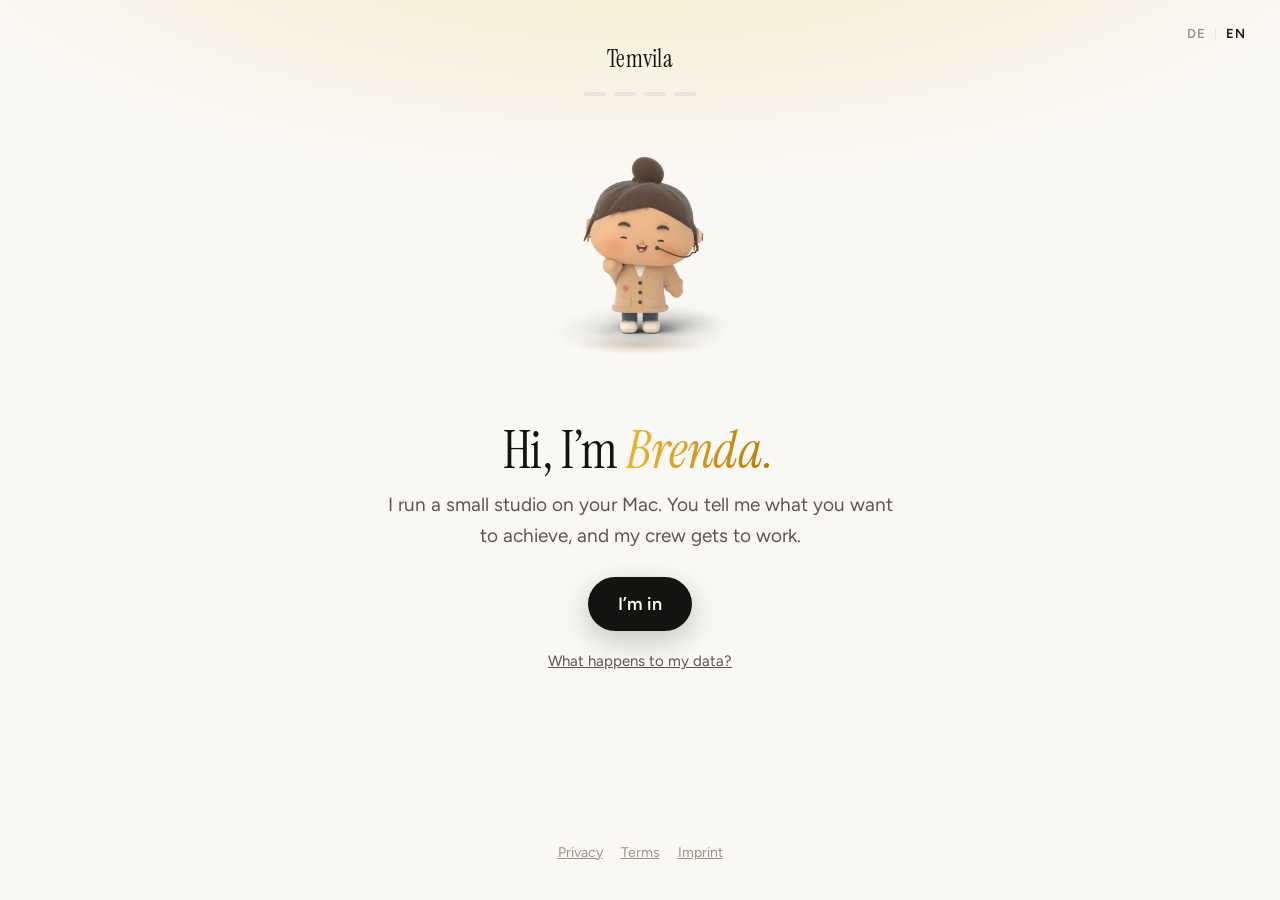
==== commit 7522ac81: "Beta page: the invitation as one link, a hello by name, "Temvila öffnen" and a copy fallback Co-Auth" ====
--- a/index.html
+++ b/index.html
@@ -63,7 +63,14 @@
         <p class="lead" data-i18n="s1_p">Öffne „Temvila.dmg“ aus deinen Downloads und zieh Temvila in den Ordner „Programme“. Darin wohne ich. Fragt dein Mac beim ersten Start nach, sag einfach <b>„Öffnen“</b> und <b>„Erlauben“</b>.</p>
         <div class="pic"><span class="tile">T</span><span class="arrow">→</span><span class="folder" data-i18n="s1_f">Programme</span></div>
       </div>
-      <div class="sub" data-sub="1" hidden>
+      <div class="sub" data-sub="1" data-invite hidden>
+        <h1 data-i18n="op_h">Und jetzt: Temvila öffnen.</h1>
+        <p class="lead" data-i18n="op_p">Tipp hier auf <b>„Temvila öffnen“</b>. Fragt dein Mac nach, sag einfach <b>„Öffnen“</b> oder <b>„Erlauben“</b>. In Temvila tippst du dann auf <b>„Einrichten“</b>, und die KI und Studio Pro sind da. Abtippen musst du nichts.</p>
+        <a class="btn big" id="open-app" href="temvila://einladung" data-i18n="op_b">Temvila öffnen</a>
+        <p class="small"><button class="link" id="copy-inv" data-i18n="op_c">Klappt nicht? Einladung kopieren</button></p>
+        <p class="hint" id="copy-hint" role="status"></p>
+      </div>
+      <div class="sub" data-sub="1" data-plain hidden>
         <h1 data-i18n="s3_h">KI verbinden, Code einlösen.</h1>
         <p class="lead" data-i18n="s3_p">Tipp auf <b>„Brenda lädt dich ein“</b> und füg den KI-Schlüssel aus deiner Mail ein: etwa 22 € zum Ausprobieren, geschenkt. Hast du schon Claude oder ChatGPT, geht auch „Mit deiner eigenen KI“. Den Code fügst du unter <b>Einstellungen › Dein Studio &amp; Geld</b> ein. Fertig.</p>
       </div>
@@ -106,12 +113,12 @@
   };
   let step = 0, sub = 0;
   // Language: German or English, from the viewer's choice (kept on this device) or the browser; German is the default.
-  const EN = {"hi_h": "Hi, I’m <span class=\"glow\">Brenda.</span>", "hi_p": "I run a small studio on your Mac. You tell me what you want to achieve, and my crew gets to work.", "hi_b": "I’m in", "hi_l": "<a href=\"privacy.html\">What happens to my data?</a>", "cd_h": "Have a look in your <span class=\"glow\">inbox.</span>", "cd_p": "Your personal code comes with your invitation by mail. Tap the link there or paste the code here. No invitation yet, or nothing arrived? Check your spam folder too, or write to <a class=\"addr\" href=\"mailto:feedback@temvila.com\">feedback@temvila.com</a>.", "cd_b": "Continue", "dl_h": "Get the studio.", "dl_p": "Your code fits. Now you can download me.", "dl_m": "macOS 12 or later · about 260 MB · <a id=\"intel\" href=\"https://github.com/bendermartin-bit/brenda/releases/latest/download/Temvila-Intel.dmg\" download>Older Mac with an Intel chip?</a>", "dl_phone": "<b>You’re on your phone right now.</b> I live on the Mac. The link comes again by mail with your code, just open the link from your mail there.", "s1_h": "Into Applications.", "s1_p": "Open “Temvila.dmg” from your Downloads and drag Temvila into the “Applications” folder. That’s where I live. If your Mac asks on the first start, just say <b>“Open”</b> and <b>“Allow”</b>.", "s1_f": "Applications", "s3_h": "Connect AI, add code.", "s3_p": "Tap <b>“Brenda invites you”</b> and paste the AI key from your mail: $25 to try it out, on us. Already have Claude or ChatGPT? “With your own AI” works too. Paste the code under <b>Settings › Your studio &amp; money</b>. Done.", "back": "Back", "end_h": "See you <span class=\"glow\">in the studio.</span>", "end_p": "Just tell me what you have in mind. Now and then I’ll ask how it’s going: after your first result, after one week and after two weeks. Two minutes, promised.", "fb_h": "<b>Your opinion makes me better.</b>", "fb_p": "Notice something, nice or clunky? In the studio under Settings › Feedback. And if nothing works at all: <a class=\"addr\" href=\"mailto:feedback@temvila.com\">feedback@temvila.com</a>", "again": "<button class=\"link\" data-go=\"4\">Download again</button>", "legal": "<a href=\"privacy.html\">Privacy</a><a href=\"terms.html\">Terms</a><a href=\"imprint.html\">Imprint</a>"};
+  const EN = {"hi_h": "Hi, I’m <span class=\"glow\">Brenda.</span>", "hi_p": "I run a small studio on your Mac. You tell me what you want to achieve, and my crew gets to work.", "hi_b": "I’m in", "hi_l": "<a href=\"privacy.html\">What happens to my data?</a>", "cd_h": "Have a look in your <span class=\"glow\">inbox.</span>", "cd_p": "Your personal code comes with your invitation by mail. Tap the link there or paste the code here. No invitation yet, or nothing arrived? Check your spam folder too, or write to <a class=\"addr\" href=\"mailto:feedback@temvila.com\">feedback@temvila.com</a>.", "cd_b": "Continue", "dl_h": "Get the studio.", "dl_p": "Your code fits. Now you can download me.", "dl_m": "macOS 12 or later · about 260 MB · <a id=\"intel\" href=\"https://github.com/bendermartin-bit/brenda/releases/latest/download/Temvila-Intel.dmg\" download>Older Mac with an Intel chip?</a>", "dl_phone": "<b>You’re on your phone right now.</b> I live on the Mac. The link comes again by mail with your code, just open the link from your mail there.", "s1_h": "Into Applications.", "s1_p": "Open “Temvila.dmg” from your Downloads and drag Temvila into the “Applications” folder. That’s where I live. If your Mac asks on the first start, just say <b>“Open”</b> and <b>“Allow”</b>.", "s1_f": "Applications", "s3_h": "Connect AI, add code.", "s3_p": "Tap <b>“Brenda invites you”</b> and paste the AI key from your mail: $25 to try it out, on us. Already have Claude or ChatGPT? “With your own AI” works too. Paste the code under <b>Settings › Your studio &amp; money</b>. Done.", "op_h": "Now: open Temvila.", "op_p": "Tap <b>“Open Temvila”</b> here. If your Mac asks, just say <b>“Open”</b> or <b>“Allow”</b>. In Temvila, tap <b>“Set up”</b>, and the AI and Studio Pro are there. Nothing to type.", "op_b": "Open Temvila", "op_c": "Not working? Copy the invitation", "back": "Back", "end_h": "See you <span class=\"glow\">in the studio.</span>", "end_p": "Just tell me what you have in mind. Now and then I’ll ask how it’s going: after your first result, after one week and after two weeks. Two minutes, promised.", "fb_h": "<b>Your opinion makes me better.</b>", "fb_p": "Notice something, nice or clunky? In the studio under Settings › Feedback. And if nothing works at all: <a class=\"addr\" href=\"mailto:feedback@temvila.com\">feedback@temvila.com</a>", "again": "<button class=\"link\" data-go=\"4\">Download again</button>", "legal": "<a href=\"privacy.html\">Privacy</a><a href=\"terms.html\">Terms</a><a href=\"imprint.html\">Imprint</a>"};
   const DE = {};
   document.querySelectorAll('[data-i18n]').forEach(el => { DE[el.dataset.i18n] = el.innerHTML; });
   const TXT = {
-    de: { code: 'Dein Code aus der Mail', wrong: 'Dieser Code passt nicht. Kopier ihn am besten noch einmal ganz aus deiner Mail.', late: 'Dieser Code konnte nur bis zu einem bestimmten Tag eingelöst werden. Schreib uns an feedback@temvila.com, dann bekommst du einen neuen.', step: (i) => `Schritt ${i} von 2`, done: 'Weiter', finish: 'Fertig', hi: 'Wie schön!' },
-    en: { code: 'Your code from the mail', wrong: "This code doesn't work. Try copying it again from your mail, all of it.", late: 'This code could only be redeemed until a certain day. Write to feedback@temvila.com and you will get a new one.', step: (i) => `Step ${i} of 2`, done: 'Next', finish: 'Finish', hi: 'Wonderful!' },
+    de: { dlInvite: 'Deine Einladung ist angekommen. Jetzt kannst du mich laden.', copied: 'Kopiert. Öffne Temvila und füg die Einladung unter Einstellungen › Dein Studio & Geld ein.', copyNo: 'Kopieren ging nicht. Öffne den Link aus deiner Mail in Safari oder Chrome und versuch es dort.', hello: (n) => `Hallo ${n}!`, code: 'Dein Code aus der Mail', wrong: 'Dieser Code passt nicht. Kopier ihn am besten noch einmal ganz aus deiner Mail.', late: 'Dieser Code konnte nur bis zu einem bestimmten Tag eingelöst werden. Schreib uns an feedback@temvila.com, dann bekommst du einen neuen.', step: (i) => `Schritt ${i} von 2`, done: 'Weiter', finish: 'Fertig', hi: 'Wie schön!' },
+    en: { dlInvite: 'Your invitation has arrived. Now you can download me.', copied: 'Copied. Open Temvila and paste the invitation under Settings › Your studio & money.', copyNo: 'Copying did not work. Open the link from your mail in Safari or Chrome and try there.', hello: (n) => `Hello ${n}!`, code: 'Your code from the mail', wrong: "This code doesn't work. Try copying it again from your mail, all of it.", late: 'This code could only be redeemed until a certain day. Write to feedback@temvila.com and you will get a new one.', step: (i) => `Step ${i} of 2`, done: 'Next', finish: 'Finish', hi: 'Wonderful!' },
   };
   let lang = 'de';
   try { lang = localStorage.getItem('temvila-lang') || ((navigator.language || 'de').toLowerCase().startsWith('de') ? 'de' : 'en'); } catch { lang = (navigator.language || 'de').toLowerCase().startsWith('de') ? 'de' : 'en'; }
@@ -124,7 +131,9 @@
     document.querySelectorAll('[data-lang]').forEach(b => b.setAttribute('aria-pressed', String(b.dataset.lang === lang)));
     const c = $('#code'); c.placeholder = TXT[lang].code; c.setAttribute('aria-label', TXT[lang].code);
     if ($('#code-hint').dataset.why) $('#code-hint').textContent = TXT[lang][$('#code-hint').dataset.why];
-    $('#hi').textContent = TXT[lang].hi;
+    const who = (store.get() || {}).name;
+    $('#hi').textContent = who ? TXT[lang].hello(who) : TXT[lang].hi;
+    if ((store.get() || {}).invite) document.querySelector('[data-i18n="dl_p"]').textContent = TXT[lang].dlInvite;
     bindGo();
     if (step === 5) showSub(sub);
   }
@@ -158,7 +167,12 @@
   }
   function showSub(i) {
     sub = i;
-    document.querySelectorAll('.sub').forEach(s => { s.hidden = +s.dataset.sub !== i; s.classList.toggle('in', +s.dataset.sub === i); });
+    const inv = !!invite();
+    document.querySelectorAll('.sub').forEach(s => {
+      const on = +s.dataset.sub === i && !(inv ? 'plain' in s.dataset : 'invite' in s.dataset);
+      s.hidden = !on; s.classList.toggle('in', on);
+    });
+    if (inv) $('#open-app').href = `temvila://einladung#${invite()}`;
     $('#sub-count').textContent = TXT[lang].step(i + 1);
     $('#sub-back').hidden = i === 0;
     $('#sub-next').textContent = i === 1 ? TXT[lang].finish : TXT[lang].done;
@@ -191,9 +205,31 @@
   }
   $('#code-form').addEventListener('submit', async (e) => {
     e.preventDefault();
-    const why = await checkCode($('#code').value);
+    const raw = $('#code').value.trim();
+    if (raw.includes('~')) { takeInvite(raw); return; }
+    const why = await checkCode(raw);
     if (why) { hint(why); return; }
     hint(null); store.set({ ...(store.get() || {}), code: true }); show(4);
+  });
+  // The whole invitation (Martin 25.11.2026: one link instead of a code and a key): <code>~<sealed key>~<first name>, the same
+  // format the app reads (ai-agency packages/orchestration/src/invite-link.ts). The page checks only the code's signature and
+  // keeps the invitation in this tab (sessionStorage) for "Temvila öffnen"; the key stays sealed, only the app opens it.
+  const INVITE = /^TV1-[A-Za-z0-9_-]{20,400}\.[A-Za-z0-9_-]{86}~[A-Za-z0-9_-]{30,600}~[A-Za-z0-9_-]{0,220}$/;
+  const invite = () => (store.get() || {}).invite || null;
+  const nameOf = (part) => { try { return new TextDecoder().decode(b64u(part)).replace(/[\p{Cc}\p{Cf}<>&]/gu, '').trim().slice(0, 40); } catch { return ''; } };
+  async function takeInvite(raw) {
+    const text = String(raw || '').trim();
+    if (!INVITE.test(text)) { show(3); hint('wrong'); return; }
+    const [code, , name] = text.split('~');
+    const why = await checkCode(code);
+    if (why) { show(3); hint(why); return; }
+    hint(null); store.set({ ...(store.get() || {}), code: true, invite: text, name: nameOf(name) });
+    applyLang(lang); show(4);
+  }
+  $('#copy-inv').addEventListener('click', async () => {
+    let ok = false;
+    try { await navigator.clipboard.writeText(invite() || ''); ok = !!invite(); } catch {}
+    $('#copy-hint').textContent = TXT[lang][ok ? 'copied' : 'copyNo'];
   });
   function bindGo() { document.querySelectorAll('[data-go]').forEach(b => { if (!b.dataset.bound) { b.dataset.bound = '1'; b.addEventListener('click', () => show(+b.dataset.go)); } }); }
   $('#dl').addEventListener('click', () => setTimeout(() => show(5), 900));
@@ -209,9 +245,16 @@
   if (/iPhone|iPad|iPod|Android/i.test(navigator.userAgent) && !/Macintosh/.test(navigator.userAgent)) document.body.classList.add('phone');
   applyLang(lang);
   const saved = store.get();
-  // the link in the invitation mail carries the code after "#code=" (never sent to the server: it is the address's fragment)
+  // the link in the invitation mail carries the invitation after "#einladung=" (an older mail: the code after "#code="); the
+  // fragment is never sent to the server, and the address is cleaned at once
+  const fromInvite = /^#einladung=(.{1,1200})$/.exec(location.hash);
   const fromLink = /^#code=([A-Za-z0-9_.\-]{20,600})$/.exec(location.hash);
-  if (fromLink) {
+  if (fromInvite) {
+    history.replaceState(null, '', location.pathname);
+    let raw = '';
+    try { raw = decodeURIComponent(fromInvite[1]); } catch {} // a mangled link: "wrong", like any other
+    takeInvite(raw);
+  } else if (fromLink) {
     history.replaceState(null, '', location.pathname);
     $('#code').value = fromLink[1];
     checkCode(fromLink[1]).then((why) => { if (!why) { store.set({ ...(store.get() || {}), code: true }); show(4); } else { show(3); hint(why); } });
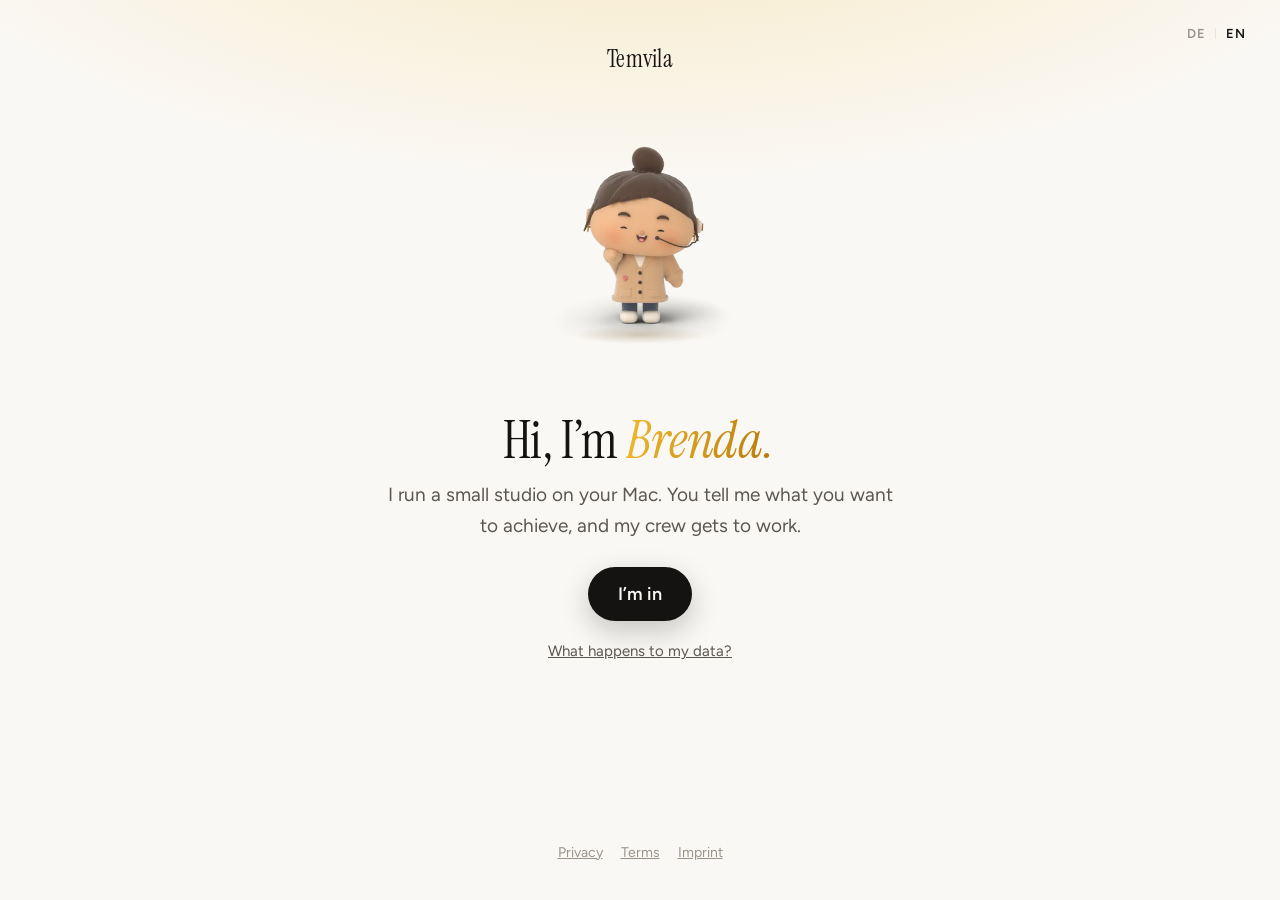
==== commit dd8eeacd: "Beta page: no step dashes, the hello on its own line, room under the big button Co-Authored-By: Clau" ====
--- a/index.html
+++ b/index.html
@@ -14,7 +14,6 @@
 <main class="stage">
   <p class="mark">Temvila</p>
   <div class="langs" role="group" aria-label="Sprache / Language"><button data-lang="de">DE</button><button data-lang="en">EN</button></div>
-  <div class="dots" aria-hidden="true"><i></i><i></i><i></i><i></i></div>
 
   <div class="brenda" aria-hidden="true">
     <img id="brenda" src="a/brenda-idle.webp" alt="" width="380" height="470">
@@ -105,7 +104,6 @@
   const KEY = 'brenda-einladung';
   const $ = (s, el = document) => el.querySelector(s);
   const scenes = [...document.querySelectorAll('.scene')];
-  const dots = [...document.querySelectorAll('.dots i')];
   const img = $('#brenda');
   const store = {
     get() { try { return JSON.parse(sessionStorage.getItem(KEY) || 'null'); } catch { return null; } },
@@ -155,8 +153,6 @@
       s.hidden = !on;
       s.classList.toggle('in', on);
     });
-    const at = n > 2 ? n - 1 : n; // no step 2 any more (the sign-up form went, Martin 25.11.)
-    dots.forEach((d, i) => d.classList.toggle('on', i < at - 1));
     document.body.dataset.step = n;
     const scene = scenes.find(s => +s.dataset.step === n);
     clip(scene.dataset.clip);
--- a/style.css
+++ b/style.css
@@ -79,10 +79,6 @@
 /* Guided invitation flow (index.html): one scene at a time, Brenda on top. */
 .flow-page main.stage { max-width: 560px; text-align: center; padding-top: 40px; min-height: 100vh; display: flex; flex-direction: column; }
 .stage .mark { margin-bottom: 14px; }
-.dots { display: flex; justify-content: center; gap: 8px; height: 6px; margin-bottom: 4px; }
-.dots i { width: 22px; height: 4px; border-radius: 4px; background: var(--rule); transition: background .5s ease; }
-.dots i.on { background: linear-gradient(90deg, var(--sun-a), var(--sun-b)); }
-body[data-step="0"] .dots { visibility: hidden; }
 .brenda { position: relative; height: 250px; margin: 6px auto 0; width: 220px; }
 .brenda img { position: relative; z-index: 1; height: 250px; width: auto; display: block; margin: 0 auto; transform-origin: 50% 100%; }
 .brenda .floor { position: absolute; left: 50%; bottom: 4px; width: 130px; height: 18px; transform: translateX(-50%); border-radius: 50%; background: radial-gradient(closest-side, rgba(120, 80, 20, .22), rgba(120, 80, 20, 0)); }
@@ -138,3 +134,7 @@
 .langs > * + *::before { content: ""; display: inline-block; width: 1px; height: 11px; background: var(--rule); margin: 0 10px 0 -6px; vertical-align: -1px; }
 @media (max-width: 480px) { .langs { top: 14px; right: 16px; } }
 .meta a { color: var(--soft); }
+
+/* Martin 25.11.: the greeting on its own line, room between a big button and the line below it */
+#hi { display: block; }
+.btn.big + .meta, .btn.big + .small { margin-top: 26px; }
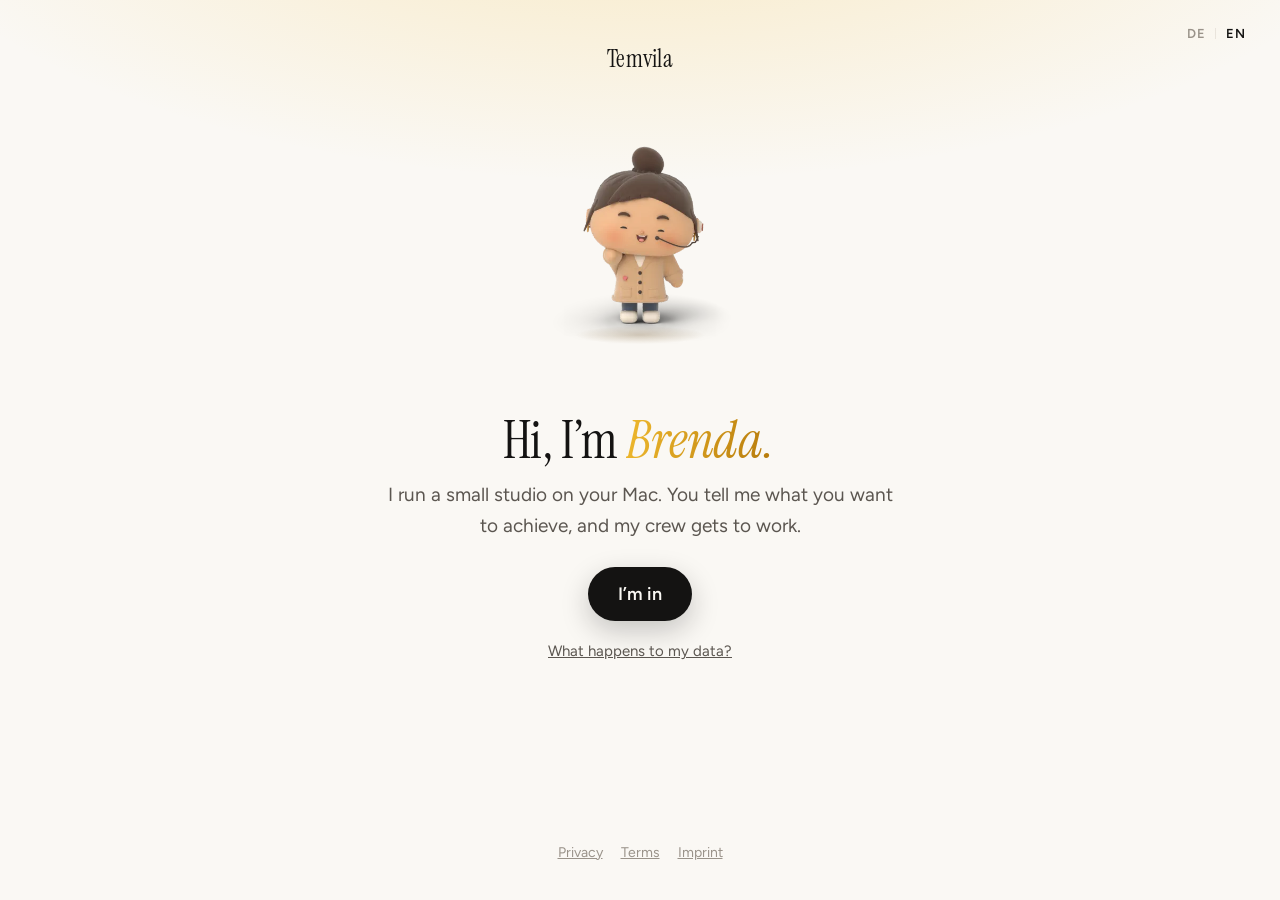
==== commit 2215e805: "Beta page: takes the short invitation of the KI-Dienst too; the download button speaks English on th" ====
--- a/index.html
+++ b/index.html
@@ -45,7 +45,7 @@
     <p class="lead" data-i18n="dl_p">Dein Code passt. Jetzt kannst du mich laden.</p>
     <a id="dl" class="btn big" href="https://github.com/bendermartin-bit/brenda/releases/latest/download/Temvila.dmg" download>
       <svg viewBox="0 0 24 24" fill="none" stroke="currentColor" stroke-width="2" stroke-linecap="round" stroke-linejoin="round" aria-hidden="true"><path d="M12 4v11"/><path d="m7 10 5 5 5-5"/><path d="M5 20h14"/></svg>
-      Für Mac laden
+      <span data-i18n="dl_b">Für Mac laden</span>
     </a>
     <p class="meta" data-i18n="dl_m">macOS 12 oder neuer · etwa 260 MB · <a id="intel" href="https://github.com/bendermartin-bit/brenda/releases/latest/download/Temvila-Intel.dmg" download>Älterer Mac mit Intel-Chip?</a></p>
     <div class="card phone-note">
@@ -111,7 +111,7 @@
   };
   let step = 0, sub = 0;
   // Language: German or English, from the viewer's choice (kept on this device) or the browser; German is the default.
-  const EN = {"hi_h": "Hi, I’m <span class=\"glow\">Brenda.</span>", "hi_p": "I run a small studio on your Mac. You tell me what you want to achieve, and my crew gets to work.", "hi_b": "I’m in", "hi_l": "<a href=\"privacy.html\">What happens to my data?</a>", "cd_h": "Have a look in your <span class=\"glow\">inbox.</span>", "cd_p": "Your personal code comes with your invitation by mail. Tap the link there or paste the code here. No invitation yet, or nothing arrived? Check your spam folder too, or write to <a class=\"addr\" href=\"mailto:feedback@temvila.com\">feedback@temvila.com</a>.", "cd_b": "Continue", "dl_h": "Get the studio.", "dl_p": "Your code fits. Now you can download me.", "dl_m": "macOS 12 or later · about 260 MB · <a id=\"intel\" href=\"https://github.com/bendermartin-bit/brenda/releases/latest/download/Temvila-Intel.dmg\" download>Older Mac with an Intel chip?</a>", "dl_phone": "<b>You’re on your phone right now.</b> I live on the Mac. The link comes again by mail with your code, just open the link from your mail there.", "s1_h": "Into Applications.", "s1_p": "Open “Temvila.dmg” from your Downloads and drag Temvila into the “Applications” folder. That’s where I live. If your Mac asks on the first start, just say <b>“Open”</b> and <b>“Allow”</b>.", "s1_f": "Applications", "s3_h": "Connect AI, add code.", "s3_p": "Tap <b>“Brenda invites you”</b> and paste the AI key from your mail: $25 to try it out, on us. Already have Claude or ChatGPT? “With your own AI” works too. Paste the code under <b>Settings › Your studio &amp; money</b>. Done.", "op_h": "Now: open Temvila.", "op_p": "Tap <b>“Open Temvila”</b> here. If your Mac asks, just say <b>“Open”</b> or <b>“Allow”</b>. In Temvila, tap <b>“Set up”</b>, and the AI and Studio Pro are there. Nothing to type.", "op_b": "Open Temvila", "op_c": "Not working? Copy the invitation", "back": "Back", "end_h": "See you <span class=\"glow\">in the studio.</span>", "end_p": "Just tell me what you have in mind. Now and then I’ll ask how it’s going: after your first result, after one week and after two weeks. Two minutes, promised.", "fb_h": "<b>Your opinion makes me better.</b>", "fb_p": "Notice something, nice or clunky? In the studio under Settings › Feedback. And if nothing works at all: <a class=\"addr\" href=\"mailto:feedback@temvila.com\">feedback@temvila.com</a>", "again": "<button class=\"link\" data-go=\"4\">Download again</button>", "legal": "<a href=\"privacy.html\">Privacy</a><a href=\"terms.html\">Terms</a><a href=\"imprint.html\">Imprint</a>"};
+  const EN = {"hi_h": "Hi, I’m <span class=\"glow\">Brenda.</span>", "hi_p": "I run a small studio on your Mac. You tell me what you want to achieve, and my crew gets to work.", "hi_b": "I’m in", "hi_l": "<a href=\"privacy.html\">What happens to my data?</a>", "cd_h": "Have a look in your <span class=\"glow\">inbox.</span>", "cd_p": "Your personal code comes with your invitation by mail. Tap the link there or paste the code here. No invitation yet, or nothing arrived? Check your spam folder too, or write to <a class=\"addr\" href=\"mailto:feedback@temvila.com\">feedback@temvila.com</a>.", "cd_b": "Continue", "dl_h": "Get the studio.", "dl_p": "Your code fits. Now you can download me.", "dl_b": "Download for Mac", "dl_m": "macOS 12 or later · about 260 MB · <a id=\"intel\" href=\"https://github.com/bendermartin-bit/brenda/releases/latest/download/Temvila-Intel.dmg\" download>Older Mac with an Intel chip?</a>", "dl_phone": "<b>You’re on your phone right now.</b> I live on the Mac. The link comes again by mail with your code, just open the link from your mail there.", "s1_h": "Into Applications.", "s1_p": "Open “Temvila.dmg” from your Downloads and drag Temvila into the “Applications” folder. That’s where I live. If your Mac asks on the first start, just say <b>“Open”</b> and <b>“Allow”</b>.", "s1_f": "Applications", "s3_h": "Connect AI, add code.", "s3_p": "Tap <b>“Brenda invites you”</b> and paste the AI key from your mail: $25 to try it out, on us. Already have Claude or ChatGPT? “With your own AI” works too. Paste the code under <b>Settings › Your studio &amp; money</b>. Done.", "op_h": "Now: open Temvila.", "op_p": "Tap <b>“Open Temvila”</b> here. If your Mac asks, just say <b>“Open”</b> or <b>“Allow”</b>. In Temvila, tap <b>“Set up”</b>, and the AI and Studio Pro are there. Nothing to type.", "op_b": "Open Temvila", "op_c": "Not working? Copy the invitation", "back": "Back", "end_h": "See you <span class=\"glow\">in the studio.</span>", "end_p": "Just tell me what you have in mind. Now and then I’ll ask how it’s going: after your first result, after one week and after two weeks. Two minutes, promised.", "fb_h": "<b>Your opinion makes me better.</b>", "fb_p": "Notice something, nice or clunky? In the studio under Settings › Feedback. And if nothing works at all: <a class=\"addr\" href=\"mailto:feedback@temvila.com\">feedback@temvila.com</a>", "again": "<button class=\"link\" data-go=\"4\">Download again</button>", "legal": "<a href=\"privacy.html\">Privacy</a><a href=\"terms.html\">Terms</a><a href=\"imprint.html\">Imprint</a>"};
   const DE = {};
   document.querySelectorAll('[data-i18n]').forEach(el => { DE[el.dataset.i18n] = el.innerHTML; });
   const TXT = {
@@ -202,7 +202,7 @@
   $('#code-form').addEventListener('submit', async (e) => {
     e.preventDefault();
     const raw = $('#code').value.trim();
-    if (raw.includes('~')) { takeInvite(raw); return; }
+    if (raw.includes('~') || SHORT.test(raw.replace(/\s+/g, ''))) { takeInvite(raw); return; }
     const why = await checkCode(raw);
     if (why) { hint(why); return; }
     hint(null); store.set({ ...(store.get() || {}), code: true }); show(4);
@@ -211,10 +211,20 @@
   // format the app reads (ai-agency packages/orchestration/src/invite-link.ts). The page checks only the code's signature and
   // keeps the invitation in this tab (sessionStorage) for "Temvila öffnen"; the key stays sealed, only the app opens it.
   const INVITE = /^TV1-[A-Za-z0-9_-]{20,400}\.[A-Za-z0-9_-]{86}~[A-Za-z0-9_-]{30,600}~[A-Za-z0-9_-]{0,220}$/;
+  // The invitation through the KI-Dienst (Martin 25.11.2026, no key in the mail): a one-time code XXXX-XXXX-XXXX and maybe "~"
+  // and the first name. The page cannot check it (only the KI-Dienst knows it, and it works once): it only takes its form;
+  // the app redeems it after the person's tap.
+  const SHORT = /^[A-HJ-NP-Za-hj-np-z2-9]{4}-?[A-HJ-NP-Za-hj-np-z2-9]{4}-?[A-HJ-NP-Za-hj-np-z2-9]{4}(~[A-Za-z0-9_-]{0,220})?$/;
+  const shortOf = (t) => { const [c, n] = t.replace(/\s+/g, '').split('~'); const k = c.toUpperCase().replace(/-/g, ''); return `${k.slice(0, 4)}-${k.slice(4, 8)}-${k.slice(8)}${n ? `~${n}` : ''}`; };
   const invite = () => (store.get() || {}).invite || null;
   const nameOf = (part) => { try { return new TextDecoder().decode(b64u(part)).replace(/[\p{Cc}\p{Cf}<>&]/gu, '').trim().slice(0, 40); } catch { return ''; } };
   async function takeInvite(raw) {
     const text = String(raw || '').trim();
+    if (SHORT.test(text.replace(/\s+/g, ''))) {
+      const inv = shortOf(text);
+      hint(null); store.set({ ...(store.get() || {}), code: true, invite: inv, name: nameOf(inv.split('~')[1] || '') });
+      applyLang(lang); show(4); return;
+    }
     if (!INVITE.test(text)) { show(3); hint('wrong'); return; }
     const [code, , name] = text.split('~');
     const why = await checkCode(code);
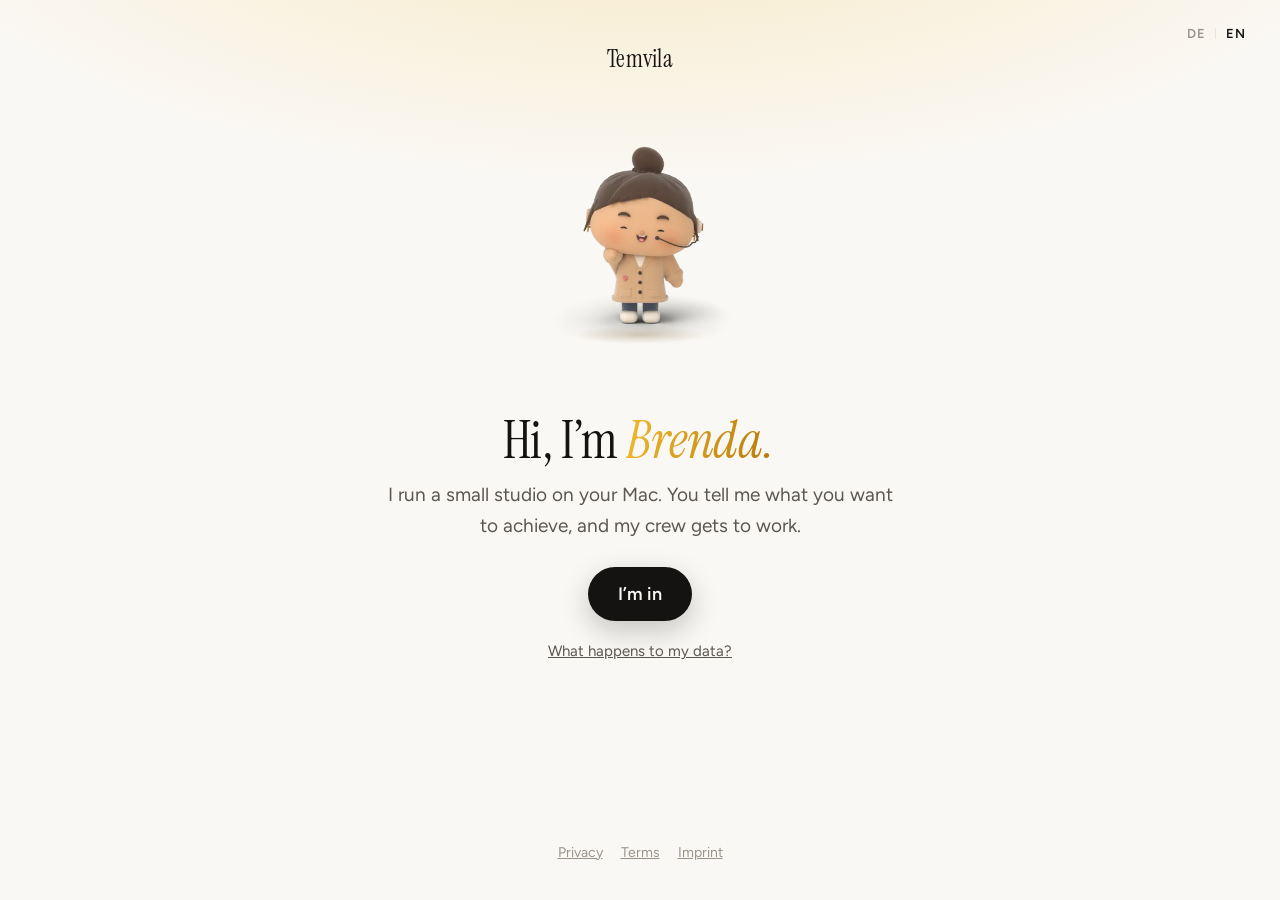
==== commit b1b8062f: "Beta page: Brenda leaves with the pitch's walk (side view, facing her way) instead of hopping out fa" ====
--- a/index.html
+++ b/index.html
@@ -53,42 +53,20 @@
     </div>
   </section>
 
-  <!-- 5 · Einrichten, ein Schritt nach dem anderen -->
-  <section class="scene" data-step="5" data-clip="idle" hidden>
-    <p class="eyebrow" id="sub-count">Schritt 1 von 2</p>
-    <div class="subs">
-      <div class="sub" data-sub="0">
-        <h1 data-i18n="s1_h">Ins Programme&#8209;Fach legen.</h1>
-        <p class="lead" data-i18n="s1_p">Öffne „Temvila.dmg“ aus deinen Downloads und zieh Temvila in den Ordner „Programme“. Darin wohne ich. Fragt dein Mac beim ersten Start nach, sag einfach <b>„Öffnen“</b> und <b>„Erlauben“</b>.</p>
-        <div class="pic"><span class="tile">T</span><span class="arrow">→</span><span class="folder" data-i18n="s1_f">Programme</span></div>
-      </div>
-      <div class="sub" data-sub="1" data-invite hidden>
-        <h1 data-i18n="op_h">Und jetzt: Temvila öffnen.</h1>
-        <p class="lead" data-i18n="op_p">Tipp hier auf <b>„Temvila öffnen“</b>. Fragt dein Mac nach, sag einfach <b>„Öffnen“</b> oder <b>„Erlauben“</b>. In Temvila tippst du dann auf <b>„Einrichten“</b>, und die KI und Studio Pro sind da. Abtippen musst du nichts.</p>
-        <a class="btn big" id="open-app" href="temvila://einladung" data-i18n="op_b">Temvila öffnen</a>
-        <p class="small"><button class="link" id="copy-inv" data-i18n="op_c">Klappt nicht? Einladung kopieren</button></p>
-        <p class="hint" id="copy-hint" role="status"></p>
-      </div>
-      <div class="sub" data-sub="1" data-plain hidden>
-        <h1 data-i18n="s3_h">KI verbinden, Code einlösen.</h1>
-        <p class="lead" data-i18n="s3_p">Tipp auf <b>„Brenda lädt dich ein“</b> und füg den KI-Schlüssel aus deiner Mail ein: etwa 22 € zum Ausprobieren, geschenkt. Hast du schon Claude oder ChatGPT, geht auch „Mit deiner eigenen KI“. Den Code fügst du unter <b>Einstellungen › Dein Studio &amp; Geld</b> ein. Fertig.</p>
-      </div>
+  <!-- 5 · Nach dem Download (Martin 27.11.: keine Erklärung mehr, das erklärt sich beim Öffnen selbst): Brenda freut sich, läuft
+       aus dem Bild, dann ein Satz und die Feedback-Box. "Temvila öffnen" bleibt für die Einladung: nur so kommt sie ohne Abtippen ins Büro. -->
+  <section class="scene" data-step="6" data-clip="cheer" hidden>
+    <h1 class="later l1" data-i18n="end_h">Super, wir sehen uns gleich <span class="glow">auf deinem Computer.</span></h1>
+    <div class="later l2" data-invite hidden>
+      <a class="btn big" id="open-app" href="temvila://einladung" data-i18n="op_b">Temvila öffnen</a>
+      <p class="small"><button class="link" id="copy-inv" data-i18n="op_c">Klappt nicht? Einladung kopieren</button></p>
+      <p class="hint" id="copy-hint" role="status"></p>
     </div>
-    <div class="row">
-      <button class="btn ghost" id="sub-back" data-i18n="back">Zurück</button>
-      <button class="btn" id="sub-next">Weiter</button>
+    <div class="card feedback later l3">
+      <p data-i18n="fb_h"><b>Wir freuen uns auf dein Feedback.</b></p>
+      <p data-i18n="fb_p">An drei Stellen fragt Brenda dich kurz, wie es läuft: nach deinem ersten Ergebnis, nach einer Woche und nach zwei Wochen. Und sonst jederzeit unter Einstellungen › Hilfe &amp; Kontakt. Wenn gar nichts geht: <a class="addr" href="mailto:feedback@temvila.com">feedback@temvila.com</a></p>
     </div>
-  </section>
-
-  <!-- 6 · Los geht's -->
-  <section class="scene" data-step="6" data-clip="wink" hidden>
-    <h1 data-i18n="end_h">Wir sehen uns <span class="glow">im Studio.</span></h1>
-    <p class="lead" data-i18n="end_p">Sag mir einfach, was du vorhast. Ich frage dich zwischendurch kurz, wie es läuft: nach deinem ersten Ergebnis, nach einer Woche und nach zwei Wochen. Zwei Minuten, versprochen.</p>
-    <div class="card feedback">
-      <p data-i18n="fb_h"><b>Deine Meinung macht mich besser.</b></p>
-      <p data-i18n="fb_p">Fällt dir etwas auf, ob schön oder hakelig: Im Studio unter Einstellungen › Rückmeldung. Und wenn gar nichts geht: <a class="addr" href="mailto:feedback@temvila.com">feedback@temvila.com</a></p>
-    </div>
-    <p class="small" data-i18n="again"><button class="link" data-go="4">Noch einmal laden</button></p>
+    <p class="small later l3" data-i18n="again"><button class="link" data-go="4">Noch einmal laden</button></p>
   </section>
 
   <footer>
@@ -109,14 +87,14 @@
     get() { try { return JSON.parse(sessionStorage.getItem(KEY) || 'null'); } catch { return null; } },
     set(v) { try { sessionStorage.setItem(KEY, JSON.stringify(v)); } catch {} },
   };
-  let step = 0, sub = 0;
+  let step = 0;
   // Language: German or English, from the viewer's choice (kept on this device) or the browser; German is the default.
-  const EN = {"hi_h": "Hi, I’m <span class=\"glow\">Brenda.</span>", "hi_p": "I run a small studio on your Mac. You tell me what you want to achieve, and my crew gets to work.", "hi_b": "I’m in", "hi_l": "<a href=\"privacy.html\">What happens to my data?</a>", "cd_h": "Have a look in your <span class=\"glow\">inbox.</span>", "cd_p": "Your personal code comes with your invitation by mail. Tap the link there or paste the code here. No invitation yet, or nothing arrived? Check your spam folder too, or write to <a class=\"addr\" href=\"mailto:feedback@temvila.com\">feedback@temvila.com</a>.", "cd_b": "Continue", "dl_h": "Get the studio.", "dl_p": "Your code fits. Now you can download me.", "dl_b": "Download for Mac", "dl_m": "macOS 12 or later · about 260 MB · <a id=\"intel\" href=\"https://github.com/bendermartin-bit/brenda/releases/latest/download/Temvila-Intel.dmg\" download>Older Mac with an Intel chip?</a>", "dl_phone": "<b>You’re on your phone right now.</b> I live on the Mac. The link comes again by mail with your code, just open the link from your mail there.", "s1_h": "Into Applications.", "s1_p": "Open “Temvila.dmg” from your Downloads and drag Temvila into the “Applications” folder. That’s where I live. If your Mac asks on the first start, just say <b>“Open”</b> and <b>“Allow”</b>.", "s1_f": "Applications", "s3_h": "Connect AI, add code.", "s3_p": "Tap <b>“Brenda invites you”</b> and paste the AI key from your mail: $25 to try it out, on us. Already have Claude or ChatGPT? “With your own AI” works too. Paste the code under <b>Settings › Your studio &amp; money</b>. Done.", "op_h": "Now: open Temvila.", "op_p": "Tap <b>“Open Temvila”</b> here. If your Mac asks, just say <b>“Open”</b> or <b>“Allow”</b>. In Temvila, tap <b>“Set up”</b>, and the AI and Studio Pro are there. Nothing to type.", "op_b": "Open Temvila", "op_c": "Not working? Copy the invitation", "back": "Back", "end_h": "See you <span class=\"glow\">in the studio.</span>", "end_p": "Just tell me what you have in mind. Now and then I’ll ask how it’s going: after your first result, after one week and after two weeks. Two minutes, promised.", "fb_h": "<b>Your opinion makes me better.</b>", "fb_p": "Notice something, nice or clunky? In the studio under Settings › Feedback. And if nothing works at all: <a class=\"addr\" href=\"mailto:feedback@temvila.com\">feedback@temvila.com</a>", "again": "<button class=\"link\" data-go=\"4\">Download again</button>", "legal": "<a href=\"privacy.html\">Privacy</a><a href=\"terms.html\">Terms</a><a href=\"imprint.html\">Imprint</a>"};
+  const EN = {"hi_h": "Hi, I’m <span class=\"glow\">Brenda.</span>", "hi_p": "I run a small studio on your Mac. You tell me what you want to achieve, and my crew gets to work.", "hi_b": "I’m in", "hi_l": "<a href=\"privacy.html\">What happens to my data?</a>", "cd_h": "Have a look in your <span class=\"glow\">inbox.</span>", "cd_p": "Your personal code comes with your invitation by mail. Tap the link there or paste the code here. No invitation yet, or nothing arrived? Check your spam folder too, or write to <a class=\"addr\" href=\"mailto:feedback@temvila.com\">feedback@temvila.com</a>.", "cd_b": "Continue", "dl_h": "Get the studio.", "dl_p": "Your code fits. Now you can download me.", "dl_b": "Download for Mac", "dl_m": "macOS 12 or later · about 260 MB · <a id=\"intel\" href=\"https://github.com/bendermartin-bit/brenda/releases/latest/download/Temvila-Intel.dmg\" download>Older Mac with an Intel chip?</a>", "dl_phone": "<b>You’re on your phone right now.</b> I live on the Mac. The link comes again by mail with your code, just open the link from your mail there.", "op_b": "Open Temvila", "op_c": "Not working? Copy the invitation", "end_h": "Great, see you in a moment <span class=\"glow\">on your computer.</span>", "fb_h": "<b>We’re looking forward to your feedback.</b>", "fb_p": "Brenda will ask you briefly how it’s going, three times: after your first result, after one week and after two weeks. And any time under Settings › Help &amp; contact. If nothing works at all: <a class=\"addr\" href=\"mailto:feedback@temvila.com\">feedback@temvila.com</a>", "again": "<button class=\"link\" data-go=\"4\">Download again</button>", "legal": "<a href=\"privacy.html\">Privacy</a><a href=\"terms.html\">Terms</a><a href=\"imprint.html\">Imprint</a>"};
   const DE = {};
   document.querySelectorAll('[data-i18n]').forEach(el => { DE[el.dataset.i18n] = el.innerHTML; });
   const TXT = {
-    de: { dlInvite: 'Deine Einladung ist angekommen. Jetzt kannst du mich laden.', copied: 'Kopiert. Öffne Temvila und füg die Einladung unter Einstellungen › Dein Studio & Geld ein.', copyNo: 'Kopieren ging nicht. Öffne den Link aus deiner Mail in Safari oder Chrome und versuch es dort.', hello: (n) => `Hallo ${n}!`, code: 'Dein Code aus der Mail', wrong: 'Dieser Code passt nicht. Kopier ihn am besten noch einmal ganz aus deiner Mail.', late: 'Dieser Code konnte nur bis zu einem bestimmten Tag eingelöst werden. Schreib uns an feedback@temvila.com, dann bekommst du einen neuen.', step: (i) => `Schritt ${i} von 2`, done: 'Weiter', finish: 'Fertig', hi: 'Wie schön!' },
-    en: { dlInvite: 'Your invitation has arrived. Now you can download me.', copied: 'Copied. Open Temvila and paste the invitation under Settings › Your studio & money.', copyNo: 'Copying did not work. Open the link from your mail in Safari or Chrome and try there.', hello: (n) => `Hello ${n}!`, code: 'Your code from the mail', wrong: "This code doesn't work. Try copying it again from your mail, all of it.", late: 'This code could only be redeemed until a certain day. Write to feedback@temvila.com and you will get a new one.', step: (i) => `Step ${i} of 2`, done: 'Next', finish: 'Finish', hi: 'Wonderful!' },
+    de: { dlInvite: 'Deine Einladung ist angekommen. Jetzt kannst du mich laden.', copied: 'Kopiert. Öffne Temvila und füg die Einladung unter Einstellungen › Dein Studio & Geld ein.', copyNo: 'Kopieren ging nicht. Öffne den Link aus deiner Mail in Safari oder Chrome und versuch es dort.', hello: (n) => `Hallo ${n}!`, code: 'Dein Code aus der Mail', wrong: 'Dieser Code passt nicht. Kopier ihn am besten noch einmal ganz aus deiner Mail.', late: 'Dieser Code konnte nur bis zu einem bestimmten Tag eingelöst werden. Schreib uns an feedback@temvila.com, dann bekommst du einen neuen.', hi: 'Wie schön!' },
+    en: { dlInvite: 'Your invitation has arrived. Now you can download me.', copied: 'Copied. Open Temvila and paste the invitation under Settings › Your studio & money.', copyNo: 'Copying did not work. Open the link from your mail in Safari or Chrome and try there.', hello: (n) => `Hello ${n}!`, code: 'Your code from the mail', wrong: "This code doesn't work. Try copying it again from your mail, all of it.", late: 'This code could only be redeemed until a certain day. Write to feedback@temvila.com and you will get a new one.', hi: 'Wonderful!' },
   };
   let lang = 'de';
   try { lang = localStorage.getItem('temvila-lang') || ((navigator.language || 'de').toLowerCase().startsWith('de') ? 'de' : 'en'); } catch { lang = (navigator.language || 'de').toLowerCase().startsWith('de') ? 'de' : 'en'; }
@@ -133,7 +111,6 @@
     $('#hi').textContent = who ? TXT[lang].hello(who) : TXT[lang].hi;
     if ((store.get() || {}).invite) document.querySelector('[data-i18n="dl_p"]').textContent = TXT[lang].dlInvite;
     bindGo();
-    if (step === 5) showSub(sub);
   }
   document.querySelectorAll('[data-lang]').forEach(b => b.addEventListener('click', () => applyLang(b.dataset.lang)));
 
@@ -144,8 +121,9 @@
     img.classList.remove('pop'); void img.offsetWidth;
     img.src = src; img.classList.add('pop');
   }
-  function show(n) {
+  function show(n, fresh = false) {
     if (n < 1) n = 1;
+    if (n === 5) n = 6; // an older visit stopped on the setup steps, which are gone (Martin 27.11.)
     if (n > 3 && !(store.get() || {}).code) n = 3; // the download opens only with a personal code
     step = n;
     scenes.forEach(s => {
@@ -155,23 +133,35 @@
     });
     document.body.dataset.step = n;
     const scene = scenes.find(s => +s.dataset.step === n);
-    clip(scene.dataset.clip);
-    if (n === 5) showSub(0);
+    if (n === 4) new Image().src = 'a/brenda-walk.webp';
+    if (n === 6) end(fresh); else { clearTimeout(endTimer); stage.className = 'brenda'; clip(scene.dataset.clip); }
     store.set({ ...(store.get() || {}), step: n });
     const h = scene.querySelector('h1'); if (h && n > 1) { h.setAttribute('tabindex', '-1'); h.focus({ preventScroll: true }); }
     window.scrollTo({ top: 0, behavior: 'smooth' });
   }
-  function showSub(i) {
-    sub = i;
+  // After the download (Martin 27.11.2026): Brenda is glad, then walks out of the picture; the sentence and the feedback box
+  // follow. Coming back to the page later shows the end at once, without her.
+  const stage = $('.brenda');
+  let endTimer = 0;
+  function end(fresh) {
     const inv = !!invite();
-    document.querySelectorAll('.sub').forEach(s => {
-      const on = +s.dataset.sub === i && !(inv ? 'plain' in s.dataset : 'invite' in s.dataset);
-      s.hidden = !on; s.classList.toggle('in', on);
-    });
+    document.querySelectorAll('.scene[data-step="6"] [data-invite]').forEach((el) => { el.hidden = !inv; });
     if (inv) $('#open-app').href = `temvila://einladung#${invite()}`;
-    $('#sub-count').textContent = TXT[lang].step(i + 1);
-    $('#sub-back').hidden = i === 0;
-    $('#sub-next').textContent = i === 1 ? TXT[lang].finish : TXT[lang].done;
+    clearTimeout(endTimer);
+    const quiet = !fresh || matchMedia('(prefers-reduced-motion: reduce)').matches;
+    const scene = $('.scene[data-step="6"]');
+    if (quiet) { stage.className = 'brenda gone'; scene.classList.add('shown', 'now'); return; }
+    scene.classList.remove('shown', 'now');
+    stage.className = 'brenda';
+    img.src = 'a/brenda-cheer.webp';
+    img.classList.remove('pop'); void stage.offsetWidth;
+    stage.classList.add('joy');
+    endTimer = setTimeout(() => {
+      img.src = 'a/brenda-walk.webp'; // the pitch's walk (side view, facing right), played a little faster
+      stage.classList.add('leave');
+      scene.classList.add('shown'); // the sentence and the box come in after her, by their own delays (style.css)
+      endTimer = setTimeout(() => stage.classList.add('gone'), 2500);
+    }, 1300);
   }
 
   // The personal code (signed on Martin's Mac, Ed25519): the page checks the signature with the public key below and the last
@@ -238,15 +228,13 @@
     $('#copy-hint').textContent = TXT[lang][ok ? 'copied' : 'copyNo'];
   });
   function bindGo() { document.querySelectorAll('[data-go]').forEach(b => { if (!b.dataset.bound) { b.dataset.bound = '1'; b.addEventListener('click', () => show(+b.dataset.go)); } }); }
-  $('#dl').addEventListener('click', () => setTimeout(() => show(5), 900));
+  $('#dl').addEventListener('click', () => setTimeout(() => show(6, true), 120));
   // the Intel app: its link comes and goes with the language, so the click is caught on the line
-  document.querySelector('[data-step="4"] .meta').addEventListener('click', (e) => { if (e.target.closest('#intel')) setTimeout(() => show(5), 900); });
+  document.querySelector('.scene[data-step="4"] .meta').addEventListener('click', (e) => { if (e.target.closest('#intel')) setTimeout(() => show(6, true), 120); });
   // Chrome and Edge say which chip the Mac has: an Intel Mac gets its own app on the big button
   navigator.userAgentData?.getHighEntropyValues?.(['architecture']).then((v) => {
     if (v.architecture === 'x86') $('#dl').href = 'https://github.com/bendermartin-bit/brenda/releases/latest/download/Temvila-Intel.dmg';
   }).catch(() => {});
-  $('#sub-back').addEventListener('click', () => showSub(Math.max(0, sub - 1)));
-  $('#sub-next').addEventListener('click', () => sub < 1 ? showSub(sub + 1) : show(6));
 
   if (/iPhone|iPad|iPod|Android/i.test(navigator.userAgent) && !/Macintosh/.test(navigator.userAgent)) document.body.classList.add('phone');
   applyLang(lang);
--- a/style.css
+++ b/style.css
@@ -89,7 +89,6 @@
 .scene h1:focus { outline: none; }
 .scene .lead { margin: 0 auto 26px; }
 @keyframes rise { from { opacity: 0; transform: translateY(14px); } to { opacity: 1; transform: none; } }
-.sub.in { animation: rise .5s cubic-bezier(.2, .8, .2, 1) both; }
 .btn { border: 0; cursor: pointer; font-family: var(--sans); }
 .btn.big { font-size: 19px; padding: 18px 34px; }
 .btn.ghost { background: transparent; color: var(--ink); box-shadow: none; border: 1px solid var(--rule); }
@@ -102,12 +101,6 @@
 .small { font-size: 15px; color: var(--soft); margin: 18px 0 0; }
 .small a, .link { color: var(--soft); }
 .link { background: none; border: 0; padding: 0; font: inherit; text-decoration: underline; cursor: pointer; }
-.eyebrow { font-size: 13px; font-weight: 600; letter-spacing: .08em; text-transform: uppercase; color: var(--vio); margin: 8px 0 0; }
-.pic { display: flex; align-items: center; justify-content: center; gap: 18px; margin: -6px 0 26px; }
-.pic .tile { width: 58px; height: 58px; border-radius: 15px; display: grid; place-items: center; font: 30px var(--serif); color: #fff; background: linear-gradient(135deg, var(--sun-a), var(--sun-b)); box-shadow: 0 8px 20px rgba(120, 80, 20, .25); animation: slide 2.4s ease-in-out infinite; }
-.pic .arrow { color: var(--faint); font-size: 22px; }
-.pic .folder { padding: 16px 18px; border-radius: 14px; border: 1px dashed var(--rule); color: var(--soft); font-size: 14px; background: var(--card); }
-@keyframes slide { 0%, 20% { transform: none; } 60%, 80% { transform: translateX(14px); opacity: .6; } 100% { transform: none; } }
 .row { display: flex; justify-content: center; gap: 12px; }
 .stage .feedback { text-align: left; margin: 0 0 4px; }
 .stage .feedback .addr { color: #fff; font-weight: 600; }
@@ -119,7 +112,7 @@
   .gate .btn { width: 100%; }
 }
 @media (prefers-reduced-motion: reduce) {
-  .scene, .sub.in, .brenda img.pop, .pic .tile, .gate.shake { animation: none; }
+  .scene, .brenda img.pop, .gate.shake { animation: none; }
 }
 .phone-note { display: none; text-align: left; margin-top: 18px; }
 body.phone #dl, body.phone [data-step="3"] .meta { display: none; }
@@ -138,3 +131,24 @@
 /* Martin 25.11.: the greeting on its own line, room between a big button and the line below it */
 #hi { display: block; }
 .btn.big + .meta, .btn.big + .small { margin-top: 26px; }
+
+/* Martin 27.11.: after the download Brenda is glad and walks out of the picture (the pitch's walk clip); then the sentence and the feedback box */
+.brenda { transition: height .45s cubic-bezier(.4, 0, .2, 1), margin .45s ease; }
+.brenda.joy img { animation: joy .9s cubic-bezier(.3, 1.5, .5, 1) .15s 1 both; }
+@keyframes joy { 0% { transform: none; } 35% { transform: translateY(-22px) scale(1.03); } 60% { transform: none; } 78% { transform: translateY(-8px); } 100% { transform: none; } }
+.brenda.leave img { animation: walk 2.5s linear both; }
+.brenda.leave .floor { animation: walk 2.5s linear both; }
+@keyframes walk { 0% { transform: none; opacity: 1; } 62% { opacity: 1; } 100% { transform: translateX(270px); opacity: 0; } }
+.brenda.leave .floor { left: 0; right: 0; margin: 0 auto; transform: none; }
+.brenda.gone { height: 0; margin-top: 0; }
+.brenda.gone img, .brenda.gone .floor { opacity: 0; }
+.scene[data-step="6"] .later { opacity: 0; transform: translateY(14px); }
+.scene[data-step="6"].shown .later { opacity: 1; transform: none; transition: opacity .6s ease, transform .6s cubic-bezier(.2, .8, .2, 1); }
+.scene[data-step="6"].shown .l1 { transition-delay: 2.3s; }
+.scene[data-step="6"].shown .l2 { transition-delay: 2.8s; }
+.scene[data-step="6"].shown .l3 { transition-delay: 3.2s; }
+.scene[data-step="6"].shown.now .later { transition: none; }
+.scene[data-step="6"] h1 { margin-top: 40px; }
+.scene[data-step="6"] [data-invite] { margin: 4px 0 30px; }
+.scene[data-step="6"] .feedback { margin-top: 6px; }
+@media (prefers-reduced-motion: reduce) { .brenda.joy img, .brenda.leave img, .brenda.leave .floor { animation: none; } }
